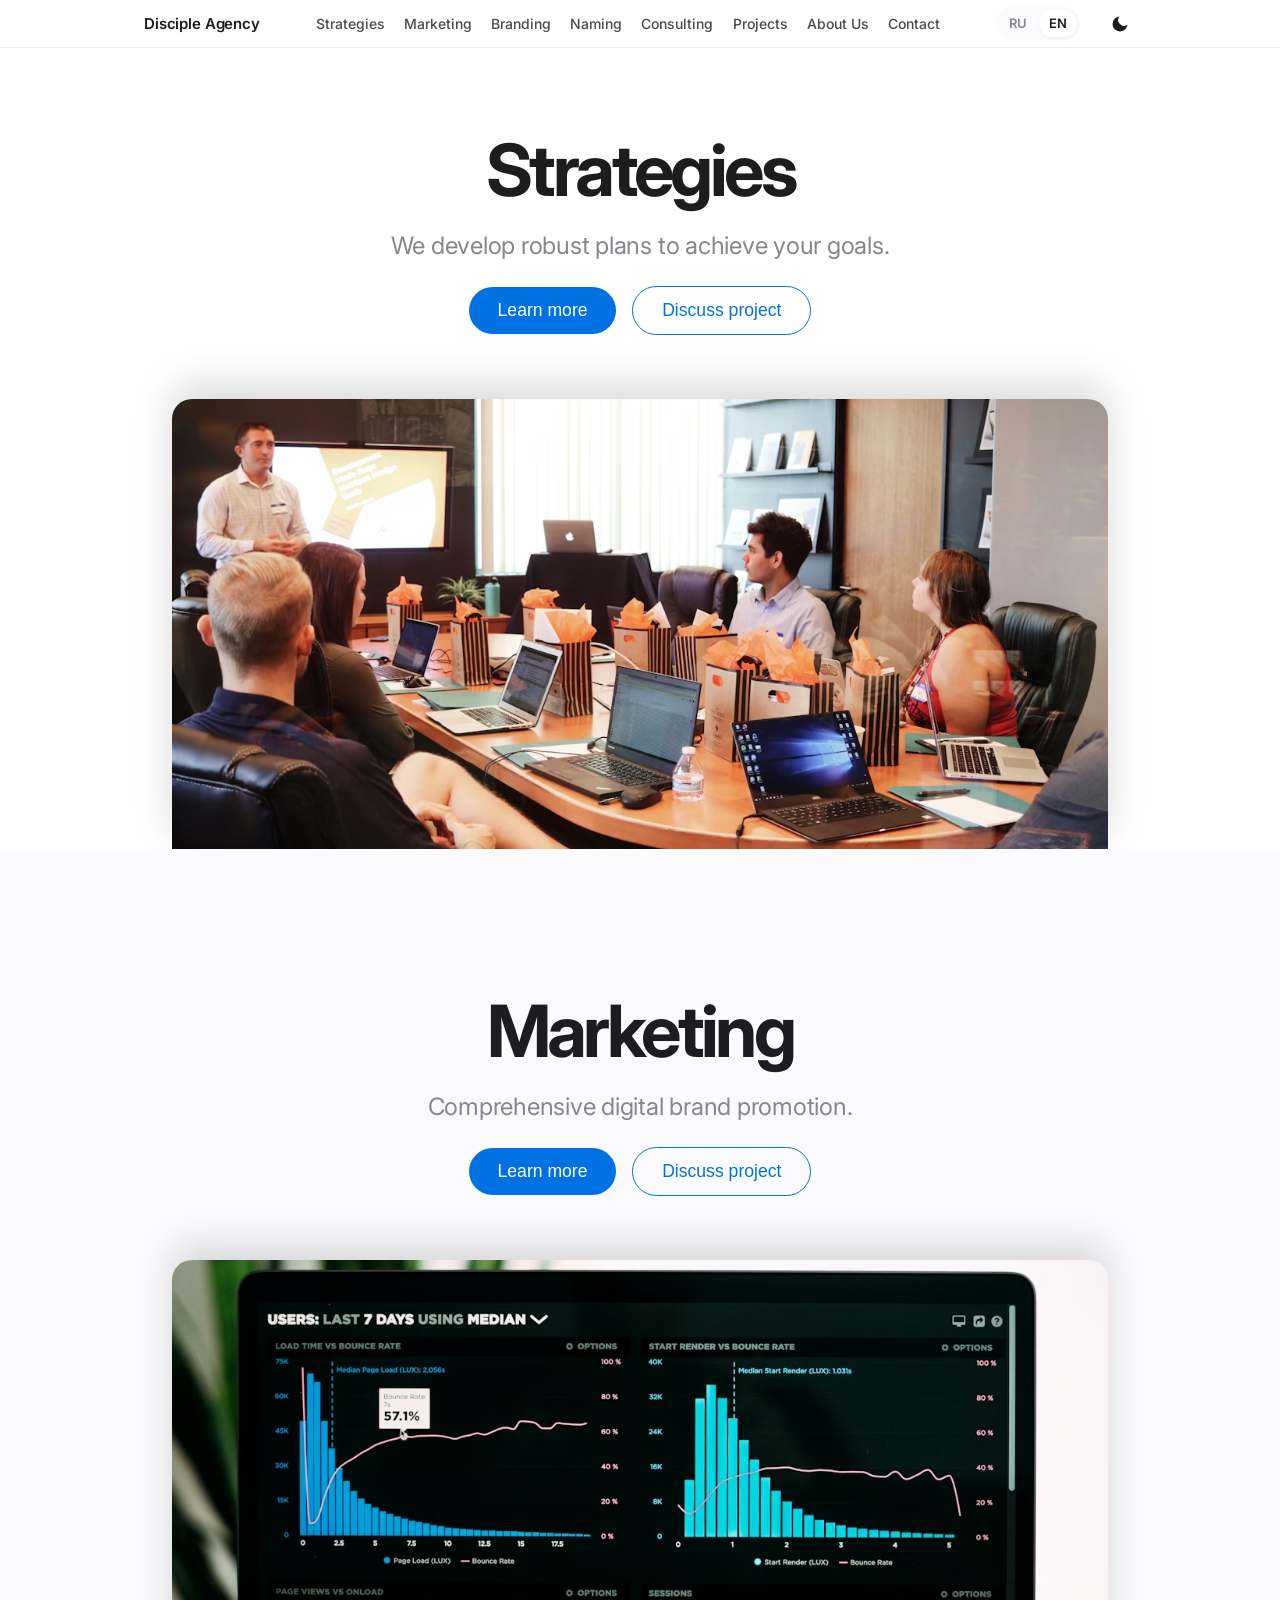
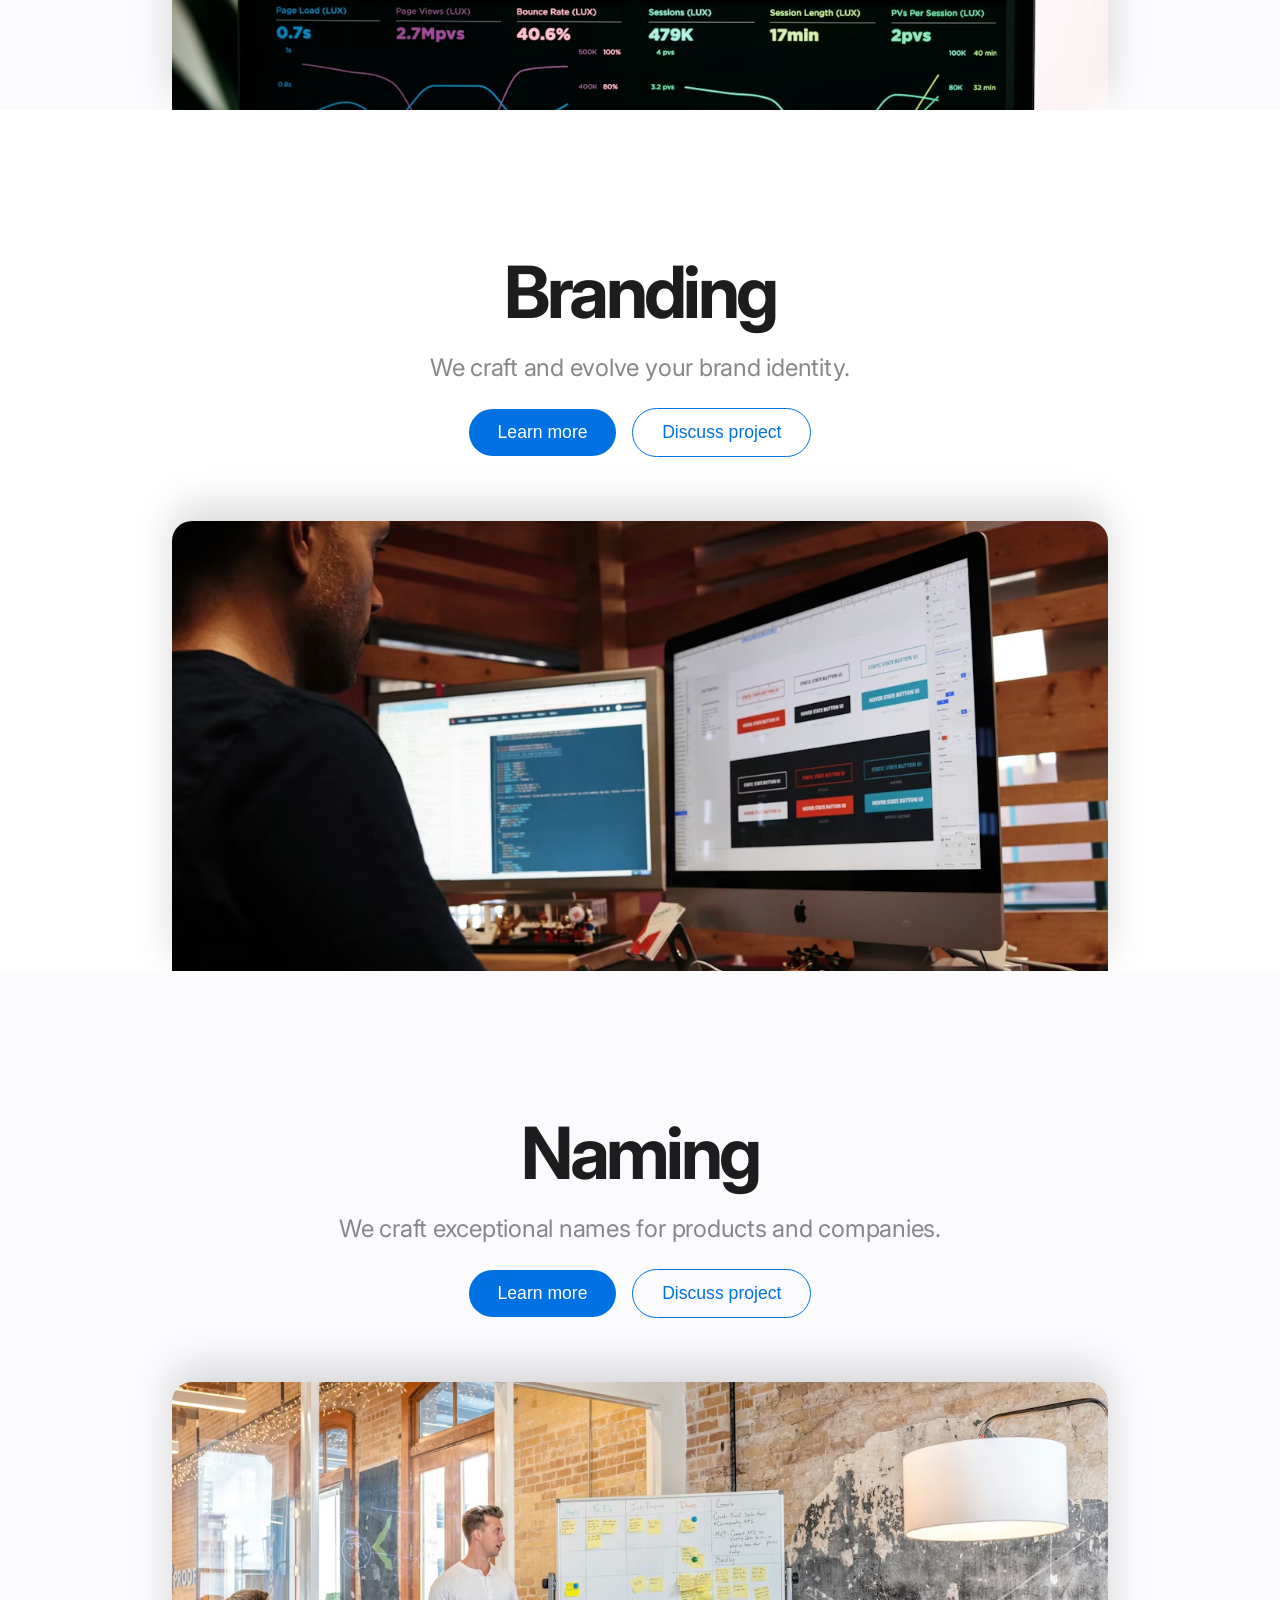
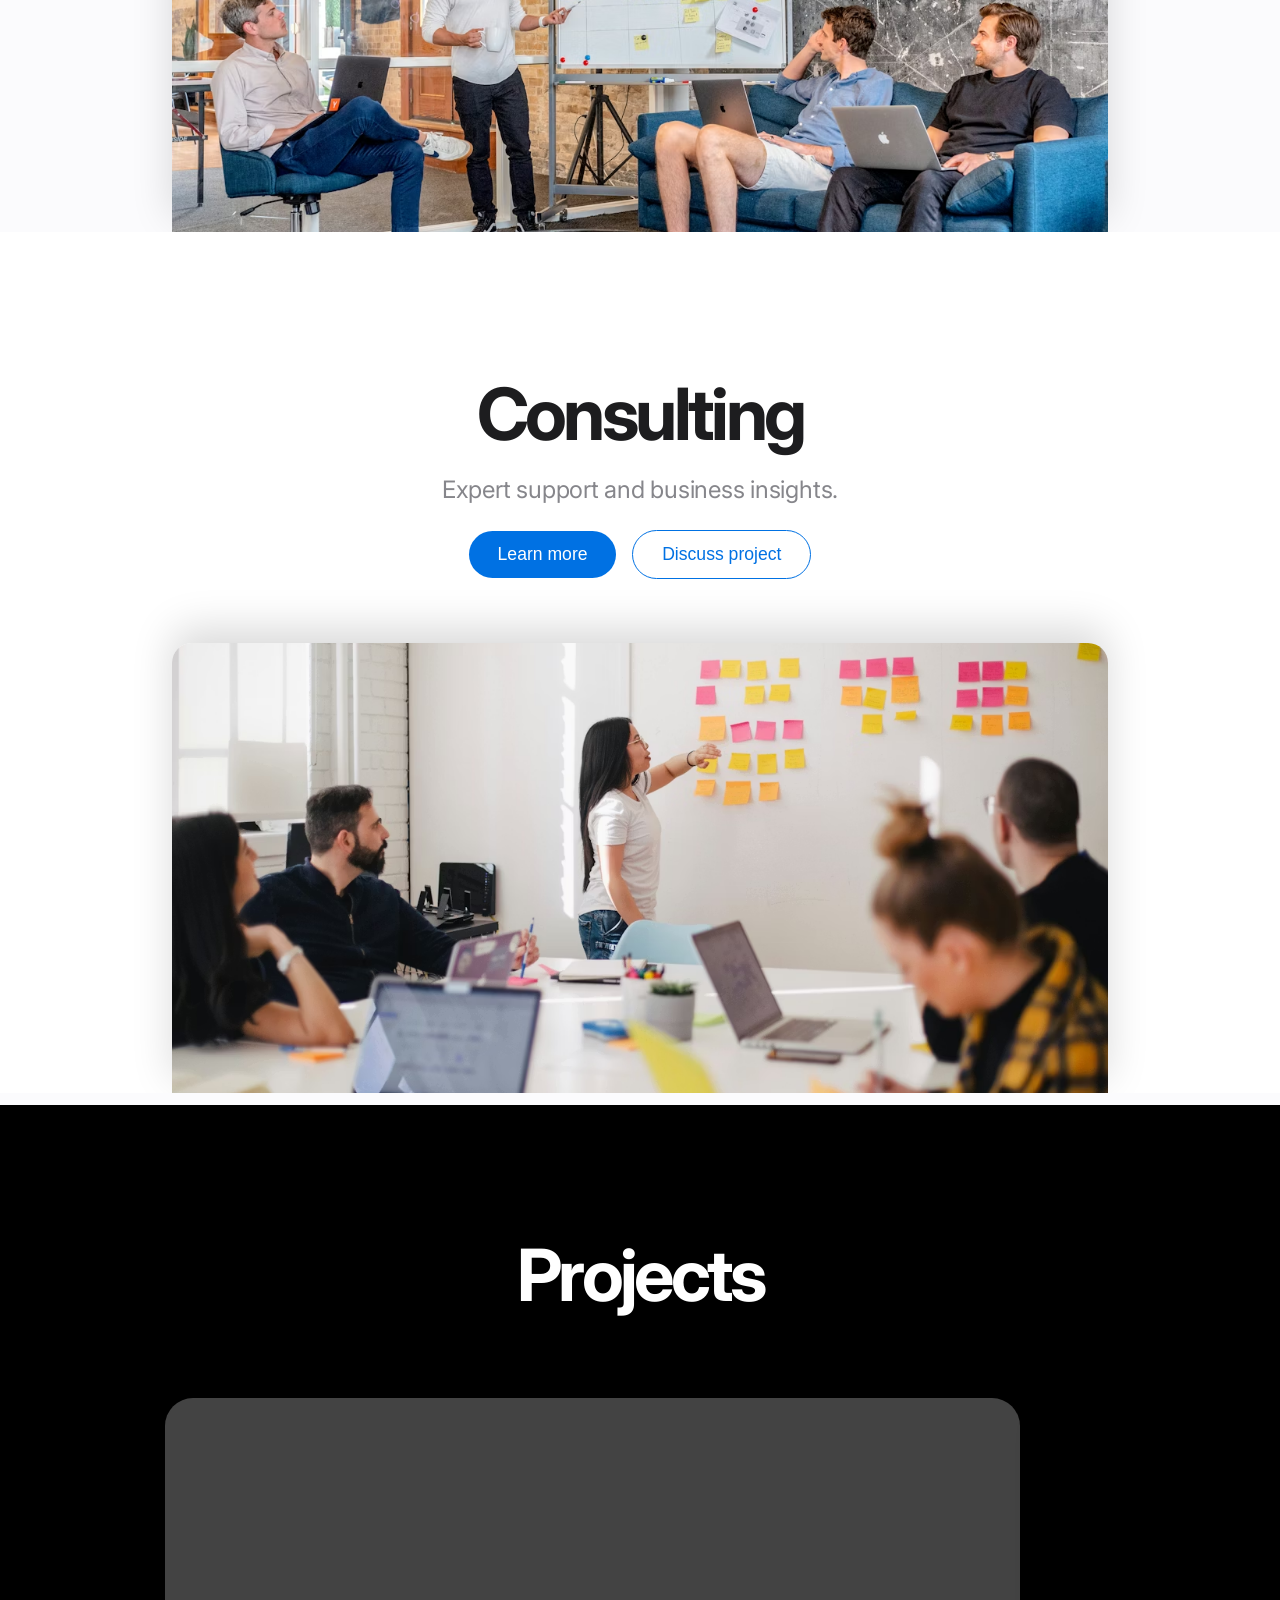
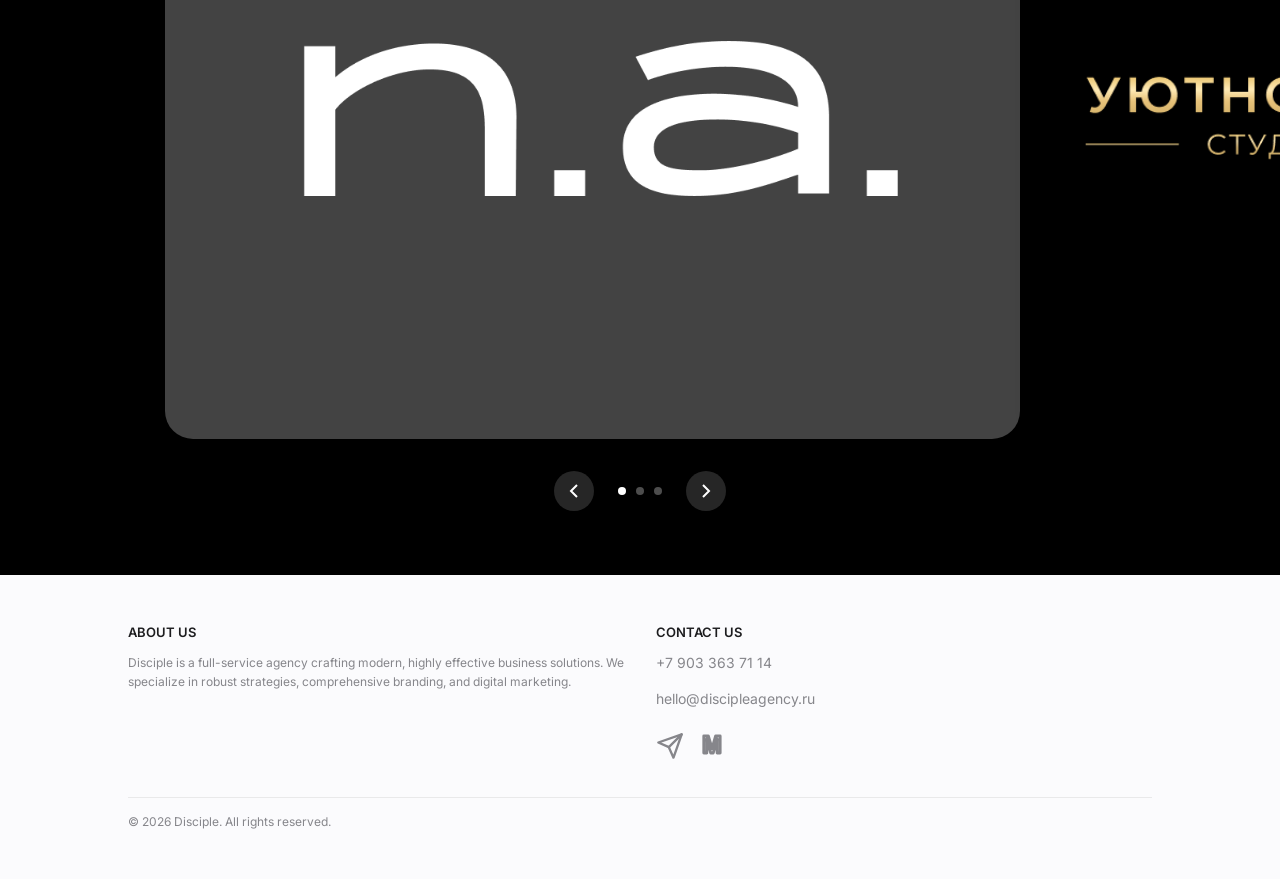
==== index-en.html @ 899c806e "Add files via upload" ====
<!DOCTYPE html>
<html lang="en">
<head>
    <meta charset="UTF-8">
    <meta name="viewport" content="width=device-width, initial-scale=1.0">
    <title>Disciple Agency</title>
    <link rel="stylesheet" href="styles.css">
    <link href="https://fonts.googleapis.com/css2?family=Inter:wght@400;500;600;700&display=swap" rel="stylesheet">
</head>
<body class="fade-in-page">
    <header class="navbar">
        <div class="navbar-container">
            <a href="#" class="logo">Disciple Agency</a>
            <nav class="nav-links">
                <a href="#strategies">Strategies</a>
                <a href="#marketing">Marketing</a>
                <a href="#branding">Branding</a>
                <a href="#naming">Naming</a>
                <a href="#consulting">Consulting</a>
                <a href="#projects">Projects</a>
                <a href="#" onclick="event.preventDefault(); openModal('about-modal')">About Us</a>
                <a href="#contact">Contact</a>
            </nav>
            <div class="header-controls">
                <div class="lang-switch">
                    <a href="index.html">RU</a>
                    <a href="index-en.html" class="active">EN</a>
                </div>
                <button class="theme-toggle" id="themeToggle" aria-label="Переключить тему">
                    <svg class="moon-icon" width="20" height="20" viewBox="0 0 24 24" fill="currentColor"><path d="M21 12.79A9 9 0 1 1 11.21 3 7 7 0 0 0 21 12.79z"></path></svg>
                    <svg class="sun-icon" width="20" height="20" viewBox="0 0 24 24" fill="none" stroke="currentColor" stroke-width="2"><circle cx="12" cy="12" r="5"></circle><line x1="12" y1="1" x2="12" y2="3"></line><line x1="12" y1="21" x2="12" y2="23"></line><line x1="4.22" y1="4.22" x2="5.64" y2="5.64"></line><line x1="18.36" y1="18.36" x2="19.78" y2="19.78"></line><line x1="1" y1="12" x2="3" y2="12"></line><line x1="21" y1="12" x2="23" y2="12"></line><line x1="4.22" y1="19.78" x2="5.64" y2="18.36"></line><line x1="18.36" y1="5.64" x2="19.78" y2="4.22"></line></svg>
                </button>
                <div class="menu-toggle">
                    <span></span><span></span><span></span>
                </div>
            </div>
        </div>
    </header>

    <main class="fade-in-content">
        <!-- СТРАТЕГИИ (Interactive) -->
        <section id="strategies" class="apple-section interactive-section" onclick="openModal('strategies-modal')">
            <div class="section-hero">
                <h2>Strategies</h2>
                <p>We develop robust plans to achieve your goals.</p>
                <div class="action-buttons">
                    <button class="btn btn-primary" onclick="event.stopPropagation(); openModal('strategies-modal')">Learn more</button>
                    <button class="btn btn-secondary" onclick="event.stopPropagation(); openContactForm('Стратегии')">Discuss project</button>
                </div>
            </div>
            <div class="section-cover">
                <img src="./public/images/pic1.png" alt="Стратегии">
            </div>
        </section>

        <!-- МАРКЕТИНГ (Interactive) -->
        <section id="marketing" class="apple-section interactive-section gray-bg" onclick="openModal('marketing-modal')">
            <div class="section-hero">
                <h2>Marketing</h2>
                <p>Comprehensive digital brand promotion.</p>
                <div class="action-buttons">
                    <button class="btn btn-primary" onclick="event.stopPropagation(); openModal('marketing-modal')">Learn more</button>
                    <button class="btn btn-secondary" onclick="event.stopPropagation(); openContactForm('Маркетинг')">Discuss project</button>
                </div>
            </div>
            <div class="section-cover">
                <img src="./public/images/pic2.png" alt="Маркетинг">
            </div>
        </section>

        <!-- БРЕНДИНГ (Static) -->
        <section id="branding" class="apple-section static-section">
            <div class="section-hero">
                <h2>Branding</h2>
                <p>We craft and evolve your brand identity.</p>
                <div class="action-buttons">
                    <button class="btn btn-primary" onclick="event.stopPropagation(); openModal('branding-modal')">Learn more</button>
                    <button class="btn btn-secondary" onclick="event.stopPropagation(); openContactForm('Брендинг')">Discuss project</button>
                </div>
            </div>
            <div class="section-cover">
                <img src="./public/images/pic3.png" alt="Брендинг">
            </div>
        </section>

        <!-- НЕЙМИНГ (Static) -->
        <section id="naming" class="apple-section static-section gray-bg">
            <div class="section-hero">
                <h2>Naming</h2>
                <p>We craft exceptional names for products and companies.</p>
                <div class="action-buttons">
                    <button class="btn btn-primary" onclick="event.stopPropagation(); openModal('naming-modal')">Learn more</button>
                    <button class="btn btn-secondary" onclick="event.stopPropagation(); openContactForm('Нейминг')">Discuss project</button>
                </div>
            </div>
            <div class="section-cover">
                <img src="./public/images/pic4.png" alt="Нейминг">
            </div>
        </section>

        <!-- КОНСАЛТИНГ (Static) -->
        <section id="consulting" class="apple-section static-section">
            <div class="section-hero">
                <h2>Consulting</h2>
                <p>Expert support and business insights.</p>
                <div class="action-buttons">
                    <button class="btn btn-primary" onclick="event.stopPropagation(); openModal('consulting-modal')">Learn more</button>
                    <button class="btn btn-secondary" onclick="event.stopPropagation(); openContactForm('Консалтинг')">Discuss project</button>
                </div>
            </div>
            <div class="section-cover">
                <img src="./public/images/pic5.png" alt="Консалтинг">
            </div>
        </section>

        <!-- ПРОЕКТЫ (Carousel) Inverted Black Block -->
        <section id="projects" class="apple-section carousel-section bg-black">
             <div class="section-hero compact">
                <h2>Projects</h2>
             </div>
             <div class="carousel-container">
                 <div class="carousel-track" id="projects-carousel">
                     <div class="carousel-slide interactive-slide" onclick="openModal('project1-modal')">
                         <img src="./public/images/логонатан.png" alt="Nathan Anderson" class="carousel-img">
                     </div>
                     <div class="carousel-slide interactive-slide" onclick="openModal('project3-modal')">
                         <img src="./public/images/логоуютное.jpg" alt="УЮТНОЕ ПРОСТРАНСТВО" class="carousel-img">
                     </div>
                     <div class="carousel-slide interactive-slide" onclick="openModal('project2-modal')">
                         <img src="./public/images/логоколяокна.png" alt="КОЛЯ ОКНА" class="carousel-img">
                     </div>
                 </div>
                 
                 <div class="carousel-controls">
                     <button class="carousel-btn prev" aria-label="Previous">
                         <svg width="24" height="24" viewBox="0 0 24 24" fill="none" stroke="currentColor" stroke-width="2"><path d="M15 18l-6-6 6-6"/></svg>
                     </button>
                     <div class="carousel-dots">
                        <span class="dot active"></span>
                        <span class="dot"></span>
                        <span class="dot"></span>
                     </div>
                     <button class="carousel-btn next" aria-label="Next">
                        <svg width="24" height="24" viewBox="0 0 24 24" fill="none" stroke="currentColor" stroke-width="2"><path d="M9 18l6-6-6-6"/></svg>
                     </button>
                 </div>
             </div>
        </section>
    </main>

    <!-- FOOTER -->
    <footer class="apple-footer">
        <div class="footer-content">
            <div id="about" class="footer-col">
                <h4 data-i18n="footer.about_title">ABOUT US</h4>
                <p data-i18n="footer.about_text">Disciple is a full-service agency crafting modern, highly effective business solutions. We specialize in robust strategies, comprehensive branding, and digital marketing.</p>
            </div>
            <div id="social" class="footer-col" style="text-align: left;">
                <h4 data-i18n="footer.contact_title">CONTACT US</h4>
                <div class="social-links" style="justify-content: flex-start; align-items: flex-start; display: flex; flex-direction: column; gap: 1rem;">
                    <a href="tel:+79033637114" class="phone-link">+7 903 363 71 14</a>
                    <a href="mailto:hello@discipleagency.ru">hello@discipleagency.ru</a>
                    <div style="display: flex; gap: 1rem; align-items: center; margin-top: 0.5rem;" class="footer-icons">
                        <a href="https://t.me/natan_anderson" target="_blank" aria-label="Telegram" class="social-icon">
                            <svg width="28" height="28" viewBox="0 0 24 24" fill="none" stroke="currentColor" stroke-width="2" stroke-linecap="round" stroke-linejoin="round"><line x1="22" y1="2" x2="11" y2="13"></line><polygon points="22 2 15 22 11 13 2 9 22 2"></polygon></svg>
                        </a>
                        <a href="https://max.ru/u/f9LHodD0cOK2ohU6UWMUIdOQGYH06No6xibVzCJrrPnC4aJIppUf8dnTX9w" target="_blank" aria-label="MAKS" class="social-icon">
                            <svg width="28" height="28" viewBox="0 0 24 24" fill="none" stroke="currentColor" stroke-width="2.5" stroke-linecap="round" stroke-linejoin="round" style="letter-spacing:-3px; font-weight:900;"><text x="2" y="18" font-family="Arial" font-size="20" font-weight="900">M</text></svg>
                        </a>
                    </div>
                </div>
            </div>
        </div>
        <div class="footer-bottom">
            <p data-i18n="footer.copyright">&copy; 2026 Disciple. All rights reserved.</p>
        </div>
    </footer>

    <!-- НОВЫЕ СТРАНИЦЫ (Модальные окна) -->
    
    <!-- Модалка Стратегии -->
    <div id="strategies-modal" class="fullscreen-modal">
        <button class="modal-close" onclick="closeModal('strategies-modal')">
            <svg width="20" height="20" viewBox="0 0 24 24" fill="none" stroke="currentColor" stroke-width="2.5"><path d="M15 18l-6-6 6-6"/></svg>
            Назад
        </button>
        <div class="modal-content">
            <h2 class="modal-title">Strategies</h2>
            <div class="grid-3">
                <div class="product-col">
                    <img src="./public/images/pic1.1.png" alt="Корпоративная стратегия" class="prod-img">
                    <div class="service-text-wrapper">
                        <h3>CORPORATE STRATEGY</h3>
                        <p class="service-text">Corporate strategies act as a compass for the growth of an empire: they determine where the company as a whole is heading, uniting all departments into a single, powerful trajectory. We focus on market diversification, mergers, and global leadership so that your business doesn't just survive, but dominates.</p>
                        <p class="service-text">With our expertise, you will receive a scaling roadmap where every step strengthens your brand and equity.</p>
                    </div>
                </div>
                <div class="product-col">
                    <img src="./public/images/pic1.2.png" alt="Бизнес стратегия" class="prod-img">
                    <div class="service-text-wrapper">
                        <h3>BUSINESS STRATEGY</h3>
                        <p class="service-text">Business strategies are the heart of competitive advantage: they turn market challenges into breakthroughs. We develop tactics for specific areas — from product differentiation to cost leadership, ensuring sustainable growth and customer loyalty. Your business will become an agile machine, ready for new trends.</p>
                    </div>
                </div>
                <div class="product-col">
                    <img src="./public/images/pic1.3.png" alt="Функциональная стратегия" class="prod-img">
                    <div class="service-text-wrapper">
                        <h3>FUNCTIONAL STRATEGY</h3>
                        <p class="service-text">Functional strategies are targeted strikes for efficiency: marketing, finance, HR, and production working as a cohesive mechanism. We optimize each block towards a common goal — from sales KPIs to supply chain innovations, minimizing risks and maximizing ROI.</p>
                        <p class="service-text">The Result: a company where everyone is in their place, and strategy is one step ahead.</p>
                    </div>
                </div>
            </div>
        </div>
    </div>

    <!-- Модалка Маркетинг -->
    <div id="marketing-modal" class="fullscreen-modal gray-bg">
        <button class="modal-close btn-modal-back" onclick="closeModal('marketing-modal')">
            <svg width="20" height="20" viewBox="0 0 24 24" fill="none" stroke="currentColor" stroke-width="2.5"><path d="M15 18l-6-6 6-6"/></svg>
            Назад
        </button>
        <div class="modal-content">
            <h2 class="modal-title">Marketing</h2>
            <div class="grid-3">
                <div class="product-col">
                    <img src="./public/images/pic2.2.png" alt="Диджитал Маркетинг" class="prod-img">
                    <div class="service-text-wrapper">
                        <h3>DIGITAL MARKETING</h3>
                        <p class="service-text">Our team doesn't just promote your brand online, but creates unique web solutions for you: from user-friendly e-commerce stores, to high-converting landing pages that hook clients at first glance, to corporate websites that reflect the individuality of your business.</p>
                    </div>
                </div>
                <div class="product-col">
                    <img src="./public/images/pic2.3.png" alt="SEO" class="prod-img">
                    <div class="service-text-wrapper">
                        <h3>SEO</h3>
                        <p class="service-text">We help your websites climb to the top of search engines, handling everything from keyword research to creative content strategies and seamless technical optimization.</p>
                    </div>
                </div>
                <div class="product-col">
                    <img src="./public/images/pic2.4.png" alt="SMM" class="prod-img">
                    <div class="service-text-wrapper">
                        <h3>SMM</h3>
                        <p class="service-text">We build an SMM presence for your brand across key platforms, from VK to Telegram. We manage the full cycle: from scratch to daily audience growth and conversions.</p>
                        <p class="service-text"><b>VK Page Development</b> unique design, content plan, posting automation, and community engagement.</p>
                        <p class="service-text"><b>Telegram Channel Management</b> tailored content for your target audience, newsletters, polls, and bot integrations.</p>
                        <p class="service-text"><b>Chatbot Creation</b> smart chatbots for Telegram and VK, 24/7 support, and automated lead generation.</p>
                        <p class="service-text"><b>Dzen Management</b> native SEO content, boosting views, and driving steady traffic to your website.</p>
                    </div>
                </div>
            </div>
        </div>
    </div>

    <!-- Модалка О НАС -->
    <div id="about-modal" class="fullscreen-modal gray-bg">
        <button class="modal-close btn-modal-back" onclick="closeModal('about-modal')">
            <svg width="20" height="20" viewBox="0 0 24 24" fill="none" stroke="currentColor" stroke-width="2.5"><path d="M15 18l-6-6 6-6"/></svg>
            Назад
        </button>
        <div class="modal-content">
            <h2 class="modal-title">About Us</h2>
            <div class="split-content max-w-1000 mx-auto grid-2">
                <div class="text-block">
                    <p class="desc-text text-left" style="font-size: 1.35rem; line-height: 1.7;">Disciple is a branding and marketing agency crafting modern, highly effective business solutions. We specialize in strategies, branding, and comprehensive marketing, ensuring your brand's total market dominance.</p>
                </div>
                <div class="image-block achiev-card">
                    <img src="./public/images/svid.png" alt="Свидетельство" class="achiev-img br-20">
                </div>
            </div>
        </div>
    </div>

    <!-- Модалка Брендинг -->
    <div id="branding-modal" class="fullscreen-modal">
        <button class="modal-close btn-modal-back" onclick="closeModal('branding-modal')">
            <svg width="20" height="20" viewBox="0 0 24 24" fill="none" stroke="currentColor" stroke-width="2.5"><path d="M15 18l-6-6 6-6"/></svg>
            Назад
        </button>
        <div class="modal-content">
            <h2 class="modal-title">Branding</h2>
            <div class="split-content max-w-1000 mx-auto grid-2">
                <div class="text-block">
                    <p class="desc-text text-left" style="font-size: 1.35rem; line-height: 1.7;">A strong brand is about emotions and trust that turn viewers into loyal clients.<br><br>We take your idea and forge it into a recognizable brand: analyzing your audience, crafting a unique visual style, and establishing solid positioning.</p>
                </div>
                <div class="image-block achiev-card">
                    <img src="./public/images/pic3.png" alt="Брендинг" class="achiev-img br-20" style="object-fit: cover; max-height: 400px; width: 100%;">
                </div>
            </div>
        </div>
    </div>

    <!-- Модалка Нейминг -->
    <div id="naming-modal" class="fullscreen-modal gray-bg">
        <button class="modal-close btn-modal-back" onclick="closeModal('naming-modal')">
            <svg width="20" height="20" viewBox="0 0 24 24" fill="none" stroke="currentColor" stroke-width="2.5"><path d="M15 18l-6-6 6-6"/></svg>
            Назад
        </button>
        <div class="modal-content">
            <h2 class="modal-title">Naming</h2>
            <div class="split-content max-w-1000 mx-auto grid-2">
                <div class="text-block">
                    <p class="desc-text text-left" style="font-size: 1.35rem; line-height: 1.7;">We craft names like fine jewelry: through deep analysis, creativity, and hypothesis testing, a name is born that will flawlessly serve your business for decades.</p>
                </div>
                <div class="image-block achiev-card">
                    <img src="./public/images/pic4.png" alt="Нейминг" class="achiev-img br-20" style="object-fit: cover; max-height: 400px; width: 100%;">
                </div>
            </div>
        </div>
    </div>

    <!-- Модалка Консалтинг -->
    <div id="consulting-modal" class="fullscreen-modal">
        <button class="modal-close btn-modal-back" onclick="closeModal('consulting-modal')">
            <svg width="20" height="20" viewBox="0 0 24 24" fill="none" stroke="currentColor" stroke-width="2.5"><path d="M15 18l-6-6 6-6"/></svg>
            Назад
        </button>
        <div class="modal-content">
            <h2 class="modal-title">Consulting</h2>
            <div class="split-content max-w-1000 mx-auto grid-2">
                <div class="text-block">
                    <p class="desc-text text-left" style="font-size: 1.35rem; line-height: 1.7;">We provide expert marketing consultations, breaking down your situation in real-time over 60 minutes.<br><br>The Result: 3-5 specific tactical steps for immediate growth and a detailed checklist for the upcoming month.</p>
                </div>
                <div class="image-block achiev-card">
                    <img src="./public/images/pic5.png" alt="Консалтинг" class="achiev-img br-20" style="object-fit: cover; max-height: 400px; width: 100%;">
                </div>
            </div>
        </div>
    </div>

    <!-- Модалки Проектов -->
    <div id="project1-modal" class="fullscreen-modal">
        <button class="modal-close" onclick="closeModal('project1-modal')">
            <svg width="20" height="20" viewBox="0 0 24 24" fill="none" stroke="currentColor" stroke-width="2.5"><path d="M15 18l-6-6 6-6"/></svg>
            Проекты
        </button>
        <div class="modal-content">
            <h2 class="modal-title">Nathan Anderson</h2>
            <div class="project-details">
                <img src="./public/images/логонатан.png" alt="Nathan Anderson" class="project-hero-img">
                <div class="case-study-body">
                   <p class="sub-desc">Premium women's sportswear online store</p>
                   <h3>Background Story</h3>
                   <p>We were tasked with building a women's sportswear brand from scratch that embodied elegance, aesthetics, and premium quality. We developed the brand concept, designed the clothing itself, curated the color palette, and launched a full custom online store integrated with social media.</p>
                   
                   <div class="grid-2">
                       <img src="./public/images/na1.png" alt="Дизайн N.A. 1" class="project-img vertical-img">
                       <img src="./public/images/na2.jpg" alt="Дизайн N.A. 2" class="project-img vertical-img">
                       <img src="./public/images/na3.png" alt="Дизайн N.A. 3" class="project-img vertical-img">
                       <img src="./public/images/na4.png" alt="Дизайн N.A. 4" class="project-img vertical-img">
                   </div>
                   
                   <h3>What We Did</h3>
                   <p><strong>Naming:</strong> Developed a sleek and resonant brand name—"Nathan Anderson", alongside signature model names for each clothing line.</p>
                   <p><strong>Branding & Socials:</strong> Established unique positioning—"Quiet Luxury Clothing." Completely designed the visual identity and VK community.</p>
                   <p><strong>Strategy & Consulting:</strong> Structured the product matrix (from basics to premium tracksuits).</p>
                   <p><strong>Marketing:</strong> Built an e-commerce platform with elegant UI/UX, fast-ordering, promo codes, and automated social integrations.</p>
                   
                   <h3>The Results</h3>
                   <p>The brand successfully operates and ships collections nationwide. A highly recognizable trademark was established, backed by a loyal audience.</p>

                   <div style="margin-top: 3rem; text-align: left;">
                       <a href="https://nathananderson.ru/" target="_blank" class="btn btn-primary" style="display: inline-block;">Visit Website</a>
                   </div>
                </div>
            </div>
        </div>
    </div>

    <div id="project2-modal" class="fullscreen-modal gray-bg">
        <button class="modal-close" onclick="closeModal('project2-modal')">
            <svg width="20" height="20" viewBox="0 0 24 24" fill="none" stroke="currentColor" stroke-width="2.5"><path d="M15 18l-6-6 6-6"/></svg>
            Проекты
        </button>
        <div class="modal-content">
            <h2 class="modal-title">KOLYA OKNA</h2>
            <div class="project-details">
                <img src="./public/images/логоколяокна.png" alt="КОЛЯ ОКНА" class="project-hero-img">
                <div class="case-study-body">
                   <p class="sub-desc">Installation of windows, interior, and metal doors</p>
                   <h3>Background Story</h3>
                   <p>The construction niche is highly saturated. The client needed a clear, relatable business identity. We coined the name "Koly Fenster" (Kolya Windows). We handled everything: from naming to catalog design, lead generation, and social media branding.</p>
                   
                   <div class="grid-2">
                       <img src="./public/images/kol1.png" alt="Коля Окна Работы 1" class="project-img">
                       <img src="./public/images/kol2.png" alt="Коля Окна Работы 2" class="project-img">
                       <img src="./public/images/kol3.jpg" alt="Коля Окна Работы 3" class="project-img">
                       <img src="./public/images/kol4.png" alt="Коля Окна Работы 4" class="project-img">
                   </div>
                   
                   <h3>What We Did</h3>
                   <p><strong>Naming:</strong> Invented a friendly, memorable name "Kolya Okna" that shortens the distance to the customer.</p>
                   <p><strong>Branding & SMM:</strong> Packaged a visual identity for technically complex products. Designed the VK page, turning it into an intuitive project showcase.</p>
                   <p><strong>Strategy:</strong> Segmented services and formulated a tiered pricing matrix to capture different audiences.</p>
                   <p><strong>Marketing:</strong> Implemented powerful lead-gen tools—emphasizing "free measurement" and rapid consulting.</p>
                   
                   <h3>The Results</h3>
                   <p>The business achieved a 'human' face and a steady stream of installation requests via the combined power of the Website + VK community.</p>

                   <div style="margin-top: 3rem; text-align: left;">
                       <a href="https://kolyaokna.ru/" target="_blank" class="btn btn-primary" style="display: inline-block;">Visit Website</a>
                   </div>
                </div>
            </div>
        </div>
    </div>

    <div id="project3-modal" class="fullscreen-modal">
        <button class="modal-close" onclick="closeModal('project3-modal')">
            <svg width="20" height="20" viewBox="0 0 24 24" fill="none" stroke="currentColor" stroke-width="2.5"><path d="M15 18l-6-6 6-6"/></svg>
            Проекты
        </button>
        <div class="modal-content">
            <h2 class="modal-title">COZY SPACE</h2>
            <div class="project-details">
                <img src="./public/images/логоуютное.jpg" alt="УЮТНОЕ ПРОСТРАНСТВО" class="project-hero-img">
                <div class="case-study-body">
                   <p class="sub-desc">Interior design and renovation studio operating in Moscow and the Moscow Region</p>
                   <h3>Background Story</h3>
                   <p>Our objective was to dismantle the stereotype of renovation being a constant stress. We packaged the studio so clients instantly recognize reliability: a place where you can confidently hand over the keys and go on vacation.</p>
                   
                   <div class="grid-2">
                       <img src="./public/images/ui1.png" alt="Интерьер 1" class="project-img">
                       <img src="./public/images/ui2.png" alt="Интерьер 2" class="project-img">
                       <img src="./public/images/ui3.png" alt="Интерьер 3" class="project-img">
                       <img src="./public/images/ui4.jpg" alt="Интерьер 4" class="project-img">
                   </div>
                   
                   <h3>What We Did</h3>
                   <p><strong>Naming & Branding:</strong> The name "Cozy Space" and the positioning: "Turning apartments into true oases." We developed a unified design code for all platforms.</p>
                   <p><strong>Strategy:</strong> Introduced killer guarantees into the business model: strict deadlines, a 3-year warranty, and transparent billing.</p>
                   <p><strong>Marketing:</strong> Created a highly-effective objection-relieving service—free 24/7 video camera broadcasts directly from the renovation site.</p>
                   <p><strong>Copywriting:</strong> Wrote a robust FAQ block and highly-engaging living case studies for the site and socials.</p>
                   
                   <h3>The Results</h3>
                   <p>The studio is positioned as a trusted expert (150+ projects). The packaging created a waitlist of clients booked 4 to 6 weeks in advance.</p>

                   <div style="margin-top: 3rem; text-align: left;">
                       <a href="https://upinterior.ru/" target="_blank" class="btn btn-primary" style="display: inline-block;">Visit Website</a>
                   </div>
                </div>
            </div>
        </div>
    </div>

    <!-- Форма Обратной Связи -->
    <div id="contact-form-modal" class="fullscreen-modal gray-bg">
        <button class="modal-close" onclick="closeModal('contact-form-modal')">
            <svg width="20" height="20" viewBox="0 0 24 24" fill="none" stroke="currentColor" stroke-width="2.5"><path d="M15 18l-6-6 6-6"/></svg>
            Отмена
        </button>
        <div class="modal-content form-content">
            <h2 class="modal-title">Discuss project</h2>
            <p id="form-service-subtitle" class="form-subtitle">Service inquiry: <span>General</span></p>
            
            <!-- FormSubmit endpoint with target email -->
            <form class="apple-form" action="https://formsubmit.co/natananderson@yandex.ru" method="POST" enctype="multipart/form-data">
                <!-- Anti-spam honeypot -->
                <input type="text" name="_honey" style="display:none">
                <!-- Subject for email -->
                <input type="hidden" name="_subject" value="Новая заявка с сайта Disciple!">
                <!-- Target URL after submission -->
                <input type="hidden" name="_next" value="https://example.com/thanks.html">
                <!-- Disable Captcha optionally -->
                <input type="hidden" name="_captcha" value="false">
                
                <!-- Auto-selected Service -->
                <input type="hidden" name="Услуга" id="hidden-service-input" value="General">
                
                <div class="form-group">
                    <input type="text" id="name" name="Name" required placeholder="Your Name">
                </div>
                <div class="form-group">
                    <input type="tel" id="phone" name="Phone" required placeholder="+7 (999) 000-00-00">
                </div>
                <div class="form-group">
                    <input type="email" id="email" name="Email" required placeholder="example@mail.ru">
                </div>
                <div class="form-group">
                    <label for="attachment" class="file-btn">
                        <svg width="20" height="20" viewBox="0 0 24 24" fill="none" stroke="currentColor" stroke-width="2"><path d="M21.44 11.05l-9.19 9.19a6 6 0 0 1-8.49-8.49l9.19-9.19a4 4 0 0 1 5.66 5.66l-9.2 9.19a2 2 0 0 1-2.83-2.83l8.49-8.48"/></svg>
                        <span id="file-name">Attach project file...</span>
                    </label>
                    <input type="file" id="attachment" name="attachment" accept=".pdf,.doc,.docx,.png,.jpg" style="display:none;" onchange="document.getElementById('file-name').textContent = this.files[0]?.name || 'Attach project file...'">
                </div>
                
                <div class="form-group checkbox-group">
                    <label class="custom-checkbox">
                        <input type="checkbox" name="Согласие_с_политикой" value="Да" required>
                        <span class="checkmark">
                            <svg viewBox="0 0 24 24" fill="none" stroke="currentColor" stroke-width="3"><path d="M20 6L9 17l-5-5"/></svg>
                        </span>
                        <span class="checkbox-text">
                            I agree with the 
                            <a href="./public/docs/согласие_на_обработку_андерсон_текстиль_.docx" target="_blank" download>Privacy Policy</a>.
                        </span>
                    </label>
                </div>
                
                <button type="submit" class="btn btn-primary submit-btn">Discuss project</button>
            </form>
        </div>
    </div>

    <script src="script.js"></script>
</body>
</html>
---- styles.css ----
:root {
    --bg-white: #ffffff;
    --bg-gray: #fbfbfd;
    --text-black: #1d1d1f;
    --text-gray: #86868b;
    --header-bg: rgba(255, 255, 255, 0.72);
    --transition: all 0.4s cubic-bezier(0.25, 0.8, 0.25, 1);
}

[data-theme="dark"] {
    --bg-white: #000000;
    --bg-gray: #111111;
    --text-black: #f5f5f7;
    --text-gray: #a1a1a6;
    --header-bg: rgba(0, 0, 0, 0.72);
}

[data-theme="dark"] .apple-section {
    border-bottom: 12px solid #000;
}
[data-theme="dark"] .apple-section.gray-bg {
    background-color: #000 !important;
    border-bottom: 12px solid #000;
}

[data-theme="dark"] .fullscreen-modal.gray-bg {
    background: #000 !important;
}

[data-theme="dark"] .modal-close {
    background: rgba(0,0,0,0.8) !important;
    color: #2997ff !important;
}
[data-theme="dark"] .modal-close:hover {
    background: rgba(40,40,40,0.8) !important;
    color: #4eb5ff !important;
}
[data-theme="dark"] .fullscreen-modal.gray-bg .modal-close {
    background: rgba(17,17,17,0.8) !important;
}

[data-theme="dark"] .lang-switch {
    background: rgba(255,255,255,0.15);
}
[data-theme="dark"] .lang-switch a.active {
    background: rgba(255,255,255,0.9);
}

[data-theme="dark"] .apple-section.bg-black {
    background-color: #1c1c1e !important;
}

[data-theme="dark"] .carousel-btn {
    background: rgba(255,255,255,0.1) !important;
    color: #fff !important;
}
[data-theme="dark"] .carousel-btn:hover {
    background: rgba(255,255,255,0.2) !important;
}

/* Replaced old learn-more dark mode with new button architecture handled below */

* {
    margin: 0;
    padding: 0;
    box-sizing: border-box;
    -webkit-font-smoothing: antialiased;
    -moz-osx-font-smoothing: grayscale;
}

html {
    scroll-behavior: smooth;
    font-family: 'Inter', -apple-system, BlinkMacSystemFont, "Segoe UI", Roboto, Helvetica, Arial, sans-serif;
}

body {
    background-color: var(--bg-white);
    color: var(--text-black);
    line-height: 1.4;
    transition: background-color 0.3s, color 0.3s;
}

.fade-in-content {
    animation: fadeInContent 1.2s cubic-bezier(0.22, 1, 0.36, 1) forwards;
}

@keyframes fadeInContent {
    0% { opacity: 0; transform: translateY(20px); }
    100% { opacity: 1; transform: translateY(0); }
}

.lang-switch {
    display: inline-flex;
    background: var(--bg-gray);
    border-radius: 20px;
    padding: 3px;
    gap: 2px;
}
.lang-switch a {
    text-decoration: none;
    font-size: 13px;
    font-weight: 600;
    padding: 4px 10px;
    border-radius: 16px;
    color: var(--text-gray);
    transition: all 0.3s ease;
}
.lang-switch a.active {
    background: var(--bg-white);
    color: var(--text-black);
    box-shadow: 0 2px 5px rgba(0,0,0,0.05);
}

/* Header */
.navbar {
    position: fixed;
    top: 0;
    left: 0;
    width: 100%;
    height: 48px;
    z-index: 1000;
    background: var(--header-bg);
    backdrop-filter: saturate(180%) blur(20px);
    -webkit-backdrop-filter: saturate(180%) blur(20px);
    border-bottom: 1px solid rgba(125, 125, 125, 0.15);
}

.navbar-container {
    max-width: 1024px;
    margin: 0 auto;
    height: 100%;
    display: flex;
    justify-content: space-between;
    align-items: center;
    padding: 0 1rem;
}

.logo {
    color: var(--text-black);
    text-decoration: none;
    font-size: 15px;
    font-weight: 600;
    letter-spacing: -0.01em;
}

.nav-links {
    display: flex;
    gap: 1.2rem;
}

.nav-links a {
    color: var(--text-black);
    text-decoration: none;
    font-size: 14px;
    font-weight: 500;
    opacity: 0.8;
    transition: opacity 0.3s;
    white-space: nowrap;
}

.nav-links a:hover {
    opacity: 1;
}

/* Header Controls Wrapper */
.header-controls {
    display: flex;
    align-items: center;
    gap: 1.5rem;
}

/* Theme Toggle Button */
.theme-toggle {
    background: none;
    border: none;
    cursor: pointer;
    color: var(--text-black);
    display: flex;
    align-items: center;
    justify-content: center;
    width: 32px;
    height: 32px;
    border-radius: 50%;
    transition: background 0.3s;
}
.theme-toggle:hover {
    background: rgba(125,125,125,0.15);
}

.theme-toggle .sun-icon { display: none; }
.theme-toggle .moon-icon { display: block; }

[data-theme="dark"] .theme-toggle .sun-icon { display: block; }
[data-theme="dark"] .theme-toggle .moon-icon { display: none; }


.menu-toggle {
    display: none;
    flex-direction: column;
    gap: 5px;
    cursor: pointer;
    z-index: 1001;
}

.menu-toggle span {
    width: 20px;
    height: 2px;
    background-color: var(--text-black);
    transition: transform 0.3s, opacity 0.3s;
    transform-origin: center;
}

/* Apple Block Sections */
.apple-section {
    position: relative;
    width: 100%;
    min-height: 80vh;
    padding-top: 48px;
    display: flex;
    flex-direction: column;
    justify-content: flex-start;
    align-items: center;
    text-align: center;
    overflow: hidden;
    background-color: var(--bg-white);
    border-bottom: 12px solid var(--bg-gray);
}

.apple-section.gray-bg {
    background-color: var(--bg-gray);
    border-bottom: 12px solid var(--bg-white);
}

/* Forcing Black Background */
.apple-section.bg-black {
    background-color: #000000;
    color: #ffffff;
    border-bottom: none;
}
.apple-section.bg-black .section-hero h2 {
    color: #ffffff;
}

.apple-section.has-bg {
    justify-content: center;
}

.bg-image {
    position: absolute;
    top: 0;
    left: 0;
    width: 100%;
    height: 100%;
    background-size: cover;
    background-position: center;
    z-index: 0;
}

.text-light {
    color: white;
}

.text-light p {
    color: rgba(255,255,255,0.8);
}

.section-hero {
    position: relative;
    z-index: 1;
    margin-top: 8vh;
    padding: 0 2rem;
    max-width: 800px;
    display: flex;
    flex-direction: column;
    align-items: center;
    pointer-events: none; /* Let clicks pass to section */
}

/* Allow interaction with specifically buttons inside the hero */
.action-buttons {
    display: flex;
    justify-content: center;
    align-items: center;
    gap: 1rem;
    margin-top: 1.5rem;
    pointer-events: auto; 
}

.section-hero.compact {
    margin-top: 8vh;
    margin-bottom: 2rem;
}

.apple-section h2 {
    font-size: 4.5rem;
    font-weight: 700;
    letter-spacing: -0.05em;
    margin-bottom: 0.5rem;
}

.apple-section p {
    font-size: 1.5rem;
    font-weight: 400;
    color: var(--text-gray);
    letter-spacing: -0.01em;
}

/* Interactive Blocks */
.interactive-section {
    cursor: pointer;
    transition: transform 0.5s cubic-bezier(0.25, 1, 0.5, 1);
}

.interactive-section:hover {
    transform: scale(1.02);
}

/* Apple Buttons */
.btn {
    display: inline-flex;
    align-items: center;
    font-size: 1.1rem;
    padding: 0.8rem 1.8rem;
    border-radius: 40px;
    font-weight: 500;
    cursor: pointer;
    border: none;
    transition: transform 0.3s, background-color 0.3s, opacity 0.3s;
    text-decoration: none;
}
.btn:hover {
    transform: scale(1.03);
}
.btn:active {
    transform: scale(0.97);
}

.btn-primary {
    background-color: #0071e3;
    color: #ffffff;
}
.btn-primary:hover {
    background-color: #0077ed;
}

.btn-secondary {
    background-color: transparent;
    color: #0071e3;
    border: 1px solid #0071e3;
}
.btn-secondary:hover {
    background-color: #0071e3;
    color: #ffffff;
}

[data-theme="dark"] .btn-secondary {
    color: #2997ff;
    border: 1px solid #2997ff;
}
[data-theme="dark"] .btn-secondary:hover {
    background-color: #2997ff;
    color: #000000;
}

/* Section Covars (New UI element) */
.section-cover {
    margin-top: 4rem;
    width: 100%;
    max-width: 1000px;
    padding: 0 2rem;
    flex-grow: 1;
    display: flex;
    justify-content: center;
    align-items: flex-end; /* Push to bottom */
}

.section-cover img {
    width: 100%;
    height: auto;
    max-height: 50vh;
    object-fit: cover;
    border-radius: 20px 20px 0 0;
    box-shadow: 0 -15px 40px rgba(0,0,0,0.15);
}

/* Static Sections Image */
.static-img-container {
    margin-top: 4rem;
    width: 100%;
    max-width: 1100px;
    display: flex;
    align-items: center;
    justify-content: center;
    padding: 0 2rem 4rem;
}

.static-img-container img {
    width: 100%;
    height: auto;
    object-fit: cover;
    border-radius: 28px;
    box-shadow: 0 20px 40px rgba(0,0,0,0.15);
}

/* Carousel Section */
.carousel-section {
    min-height: 70vh;
}

.carousel-container {
    width: 100%;
    position: relative;
    padding-bottom: 4rem;
    margin-top: 2rem;
}

.carousel-track {
    display: flex;
    overflow-x: auto;
    scroll-snap-type: x mandatory;
    scroll-behavior: smooth;
    -ms-overflow-style: none; /* IE and Edge */
    scrollbar-width: none; /* Firefox */
    padding: 0 calc(50vw - 475px); /* Center 950px slide. */
    gap: 24px;
}

@media (max-width: 900px) {
    .carousel-track {
        padding: 0 5vw;
    }
}

.carousel-track::-webkit-scrollbar {
    display: none;
}

.carousel-slide {
    flex: 0 0 calc(100% - 10%);
    max-width: 950px;
    scroll-snap-align: center;
    position: relative;
    border-radius: 28px;
    overflow: hidden;
    aspect-ratio: 4/3;
    box-shadow: 0 10px 30px rgba(0,0,0,0.2);
    transition: transform 0.4s cubic-bezier(0.25, 1, 0.5, 1);
}

.interactive-slide {
    cursor: pointer;
}
.interactive-slide:hover {
    transform: scale(1.02);
}

.carousel-img {
    width: 100%;
    height: 100%;
    object-fit: cover;
}

.carousel-controls {
    display: flex;
    justify-content: center;
    align-items: center;
    gap: 1.5rem;
    margin-top: 2rem;
}

.carousel-btn {
    background: rgba(255,255,255,0.15);
    border: none;
    width: 40px;
    height: 40px;
    border-radius: 50%;
    font-size: 20px;
    cursor: pointer;
    color: #fff;
    transition: background 0.3s;
    display: flex;
    align-items: center;
    justify-content: center;
}

.carousel-btn:hover {
    background: rgba(255,255,255,0.3);
}

/* Dots inside black block */
.carousel-dots {
    display: flex;
    gap: 10px;
}
.dot {
    width: 8px;
    height: 8px;
    border-radius: 50%;
    background: rgba(255,255,255,0.3);
    cursor: pointer;
    transition: background 0.3s;
}
.dot.active {
    background: #ffffff;
}

/* Footer (Apple Style) */
.apple-footer {
    background: var(--bg-gray);
    padding: 3rem 2rem;
    font-size: 12px;
    color: var(--text-gray);
}

.footer-content {
    max-width: 1024px;
    margin: 0 auto;
    display: grid;
    grid-template-columns: repeat(2, 1fr);
    gap: 2rem;
    padding-bottom: 2rem;
    border-bottom: 1px solid rgba(125,125,125,0.15);
}

.footer-col h4 {
    font-weight: 600;
    color: var(--text-black);
    margin-bottom: 0.75rem;
    font-size: 13px;
}

.footer-col p {
    margin-bottom: 0.5rem;
    line-height: 1.6;
}

.phone-link {
    color: #0071e3;
    text-decoration: none;
    font-size: 14px;
}

.phone-link:hover {
    text-decoration: underline;
}

.footer-bottom {
    max-width: 1024px;
    margin: 1rem auto 0;
}

/* Fullscreen Modals (New Page transition) */
.fullscreen-modal {
    position: fixed;
    top: 0;
    left: 0;
    width: 100%;
    height: 100vh;
    z-index: 2000;
    background-color: var(--bg-white);
    overflow-y: auto;
    -webkit-overflow-scrolling: touch;
    
    /* Reveal Animation: Slide + Fade */
    opacity: 0;
    visibility: hidden;
    transform: scale(0.97) translateY(40px);
    transition: all 0.5s cubic-bezier(0.25, 1, 0.5, 1);
}

.fullscreen-modal.active {
    opacity: 1;
    visibility: visible;
    transform: scale(1) translateY(0);
}

.fullscreen-modal.gray-bg {
    background-color: var(--bg-gray);
}

.modal-close {
    position: fixed;
    top: 1.5rem;
    left: 1.5rem;
    background: rgba(255,255,255,0.85);
    backdrop-filter: saturate(180%) blur(20px);
    padding: 0.8rem 1.6rem;
    display: inline-flex;
    align-items: center;
    gap: 0.6rem;
    border: 1.5px solid rgba(0,113,227,0.3);
    border-radius: 30px;
    font-size: 1.05rem;
    font-weight: 500;
    cursor: pointer;
    z-index: 3000;
    color: #0071e3;
    transition: all 0.3s cubic-bezier(0.25, 1, 0.5, 1);
    box-shadow: 0 4px 15px rgba(0,0,0,0.05);
}
.modal-close:hover {
    background: #0071e3;
    color: #ffffff;
    border-color: #0071e3;
    box-shadow: 0 6px 20px rgba(0,113,227,0.25);
    transform: translateY(-2px);
}

.modal-content {
    max-width: 1200px;
    margin: 0 auto;
    padding: 7rem 2rem 6rem;
}

.modal-title {
    font-size: 4rem;
    font-weight: 700;
    letter-spacing: -0.04em;
    margin-bottom: 4rem;
    text-align: center;
}

.service-text-wrapper h3 {
    font-size: 1.5rem;
    margin-bottom: 1.5rem;
    letter-spacing: -0.01em;
    line-height: 1.3;
}

.service-text, .desc-text {
    font-size: 1.1rem;
    line-height: 1.6;
    color: var(--text-gray);
    text-align: justify;
    hyphens: auto;
    -webkit-hyphens: auto;
    -moz-hyphens: auto;
    -ms-hyphens: auto;
    margin-bottom: 1.2rem;
    word-wrap: break-word;
}

.service-text:last-child {
    margin-bottom: 0;
}

/* Detailed Case Studies */
.project-hero-img {
    width: 100%;
    max-height: 60vh;
    object-fit: cover;
    border-radius: 28px;
    margin-bottom: 3rem;
    box-shadow: 0 20px 40px rgba(0,0,0,0.15);
}

.project-img {
    width: 100%;
    height: 100%;
    object-fit: cover;
    aspect-ratio: 4/3;
    border-radius: 16px;
    box-shadow: 0 4px 12px rgba(0,0,0,0.06);
    transition: transform 0.3s ease, box-shadow 0.3s ease;
}

.vertical-img {
    aspect-ratio: 3/4;
}

.project-img:hover {
    transform: scale(1.02);
    box-shadow: 0 8px 20px rgba(0,0,0,0.12);
}

.case-study-body {
    max-width: 800px;
    margin: 0 auto;
    text-align: left;
}

.case-study-body h3 {
    font-size: 1.8rem;
    margin: 3rem 0 1rem;
    font-weight: 600;
    letter-spacing: -0.02em;
}
.case-study-body h3:first-child {
    margin-top: 0;
}

.case-study-body p {
    font-size: 1.25rem;
    line-height: 1.6;
    color: var(--text-gray);
    margin-bottom: 2rem;
}

.grid-2 {
    display: grid;
    grid-template-columns: repeat(2, 1fr);
    gap: 2rem;
    margin: 3rem 0;
}

.project-img {
    width: 100%;
    height: auto;
    max-height: 85vh;
    object-fit: cover;
    border-radius: 20px;
}

.results-list {
    list-style-type: none;
    padding: 0;
}

.results-list li {
    font-size: 1.25rem;
    padding: 1rem 0;
    border-bottom: 1px solid rgba(125,125,125,0.2);
    color: var(--text-black);
    position: relative;
    padding-left: 2rem;
}

.results-list li::before {
    content: "✓";
    position: absolute;
    left: 0;
    color: #0071e3;
    font-weight: bold;
}

/* Modals layout grid 3 */
.grid-3 {
    display: grid;
    grid-template-columns: repeat(3, 1fr);
    gap: 3rem;
}

.product-col {
    display: flex;
    flex-direction: column;
    align-items: center;
    text-align: center;
}

.prod-img {
    width: 100%;
    aspect-ratio: 1/1;
    object-fit: cover;
    border-radius: 18px;
    margin-bottom: 1.5rem;
    box-shadow: 0 10px 30px rgba(0,0,0,0.06);
}

.product-col h3 {
    font-size: 1.35rem;
    font-weight: 600;
    letter-spacing: -0.02em;
}

.sub-desc {
    font-size: 1rem !important;
    margin-top: 0.5rem;
    color: var(--text-gray) !important;
}

/* Form Styles */
.form-content {
    max-width: 600px;
    text-align: center;
}
.form-subtitle {
    font-size: 1.25rem;
    color: var(--text-gray);
    margin-bottom: 2.5rem;
}
.form-subtitle span {
    color: var(--text-black);
    font-weight: 600;
}
.apple-form {
    display: flex;
    flex-direction: column;
    gap: 1.25rem;
    text-align: left;
}
.form-group input {
    width: 100%;
    padding: 1.25rem 1.5rem;
    font-size: 1.1rem;
    border-radius: 14px;
    border: 1px solid rgba(125,125,125,0.3);
    background-color: rgba(125,125,125,0.05);
    color: var(--text-black);
    outline: none;
    transition: border-color 0.3s, box-shadow 0.3s, background-color 0.3s;
}
.form-group input:focus {
    border-color: #0071e3;
    background-color: transparent;
    box-shadow: 0 0 0 4px rgba(0,113,227,0.15);
}
[data-theme="dark"] .form-group input {
    background-color: rgba(255,255,255,0.05);
}

.checkbox-group {
    margin-top: 0.5rem;
}
.custom-checkbox {
    display: flex;
    align-items: center;
    cursor: pointer;
    font-size: 0.95rem;
    color: var(--text-gray);
}
.custom-checkbox input {
    display: none;
}
.checkmark {
    width: 24px;
    height: 24px;
    border-radius: 6px;
    border: 1px solid rgba(125,125,125,0.5);
    margin-right: 12px;
    display: flex;
    align-items: center;
    justify-content: center;
    transition: all 0.2s;
    background: transparent;
    flex-shrink: 0;
}
.checkmark svg {
    width: 16px;
    height: 16px;
    opacity: 0;
    transform: scale(0.5);
    transition: all 0.2s;
}
.custom-checkbox input:checked ~ .checkmark {
    background-color: #0071e3;
    border-color: #0071e3;
}
.custom-checkbox input:checked ~ .checkmark svg {
    opacity: 1;
    transform: scale(1);
    color: white;
}
.checkbox-text a {
    color: #0071e3;
    text-decoration: none;
}
.checkbox-text a:hover {
    text-decoration: underline;
}
.submit-btn {
    width: 100%;
    padding: 1.25rem;
    font-size: 1.2rem;
    margin-top: 1rem;
    justify-content: center;
}

.social-links {
    display: flex;
    flex-direction: column;
    gap: 0.5rem;
}
.social-links a {
    color: var(--text-gray);
    text-decoration: none;
    font-size: 14px;
    transition: color 0.3s;
}
.social-links a:hover {
    color: #0071e3;
}

.file-btn {
    display: flex;
    align-items: center;
    gap: 0.75rem;
    padding: 1rem 1.5rem;
    border-radius: 12px;
    border: 1px dashed rgba(125,125,125,0.4);
    background-color: rgba(125,125,125,0.02);
    color: var(--text-gray);
    cursor: pointer;
    transition: background-color 0.3s, border-color 0.3s;
}
.file-btn:hover {
    background-color: rgba(0,113,227,0.05);
    border-color: #0071e3;
    color: #0071e3;
}
.file-btn svg {
    flex-shrink: 0;
}
#file-name {
    white-space: nowrap;
    overflow: hidden;
    text-overflow: ellipsis;
    font-size: 1rem;
}

/* Typography Modal for simple detailed text */
.text-modal-content {
    text-align: center;
    max-width: 800px;
    margin: 0 auto;
}
.text-modal-content p {
    font-size: 1.5rem;
    line-height: 1.7;
    color: var(--text-gray);
    margin-top: 1rem;
}
.text-modal-content p b {
    color: var(--text-black);
}

/* Split Section (About Us) */
.split-section {
    padding: 6rem 2rem;
    display: flex;
    justify-content: center;
}
.split-content {
    display: flex;
    gap: 4rem;
    align-items: center;
}
.text-block {
    flex: 1;
}
.image-block {
    flex: 1;
    display: flex;
    flex-direction: column;
    align-items: flex-end;
}
.achiev-img {
    max-width: 100%;
    height: auto;
    border-radius: 16px;
    box-shadow: 0 10px 30px rgba(0,0,0,0.1);
}
.service-text {
    font-size: 1.1rem;
    line-height: 1.6;
    color: var(--text-gray);
    margin-top: 1.5rem;
    text-align: left;
}
.service-list {
    margin-top: 1.5rem;
    padding-left: 1.5rem;
    font-size: 1.05rem;
    color: var(--text-gray);
    line-height: 1.7;
}
.service-list b {
    color: var(--text-black);
}

/* Responsive - Extreme Density for Mobile */
@media (max-width: 768px) {
    /* Compact Apple spacing rule: fit approx 2 blocks */
    .apple-section {
        min-height: auto;
        padding-top: 6rem;
    }
    
    .section-hero {
        margin-top: 0;
        margin-bottom: 2rem;
    }

    .apple-section h2 {
        font-size: 2.75rem; /* much denser */
    }
    .apple-section p {
        font-size: 1.15rem;
    }
    
    .action-buttons {
        display: flex;
        flex-direction: row;
        gap: 0.5rem;
        width: 100%;
    }
    
    .btn {
        flex: 1 1 50%;
        width: 200px;
        height: 50px;
        display: inline-flex;
        align-items: center;
        justify-content: center;
        font-size: 0.85rem;
        padding: 0 0.5rem;
        white-space: nowrap;
        text-align: center;
        overflow: hidden;
        text-overflow: ellipsis;
        margin: 0;
    }

    .section-cover {
        margin-top: 2rem;
    }
    .section-cover img {
        max-height: 30vh;
    }
    
    .split-content {
        flex-direction: column;
        gap: 2rem;
        text-align: left;
    }
    .image-block {
        align-items: flex-start;
    }
    
    .static-img-container {
        margin-top: 2rem;
        padding-bottom: 2rem;
    }
    .static-img-container img {
        max-height: 30vh;
    }
    
    .carousel-section {
        min-height: 60vh;
        padding-top: 5rem;
    }
    .carousel-container {
        padding-bottom: 1rem;
    }
    
    /* Smooth Burger Menu */
    .nav-links {
        position: fixed;
        top: 48px;
        left: 0;
        width: 100%;
        height: calc(100vh - 48px);
        background: var(--header-bg);
        backdrop-filter: saturate(180%) blur(20px);
        flex-direction: column;
        align-items: center;
        padding-top: 4rem;
        gap: 2rem;
        
        opacity: 0;
        visibility: hidden;
        transform: translateY(-20px);
        transition: all 0.4s cubic-bezier(0.25, 0.8, 0.25, 1);
    }
    .nav-links.open {
        opacity: 1;
        visibility: visible;
        transform: translateY(0);
    }
    .nav-links a {
        font-size: 16px;
        font-weight: 500;
        opacity: 1;
        color: var(--text-black);
    }
    .menu-toggle {
        display: flex;
    }
    
    .menu-toggle.active span:nth-child(1) {
        transform: translateY(7px) rotate(45deg);
    }
    .menu-toggle.active span:nth-child(2) {
        opacity: 0;
    }
    .menu-toggle.active span:nth-child(3) {
        transform: translateY(-7px) rotate(-45deg);
    }

    .grid-3 {
        grid-template-columns: 1fr;
        gap: 2rem;
    }
    .grid-2 {
        grid-template-columns: 1fr;
    }
    .modal-title {
        font-size: 2.5rem;
        margin-bottom: 2rem;
    }
    .case-study-body h3 {
        font-size: 1.5rem;
    }
    .case-study-body p {
        font-size: 1.1rem;
    }
    .footer-content {
        grid-template-columns: 1fr;
    }
    .carousel-slide {
        aspect-ratio: 4/3;
    }
}
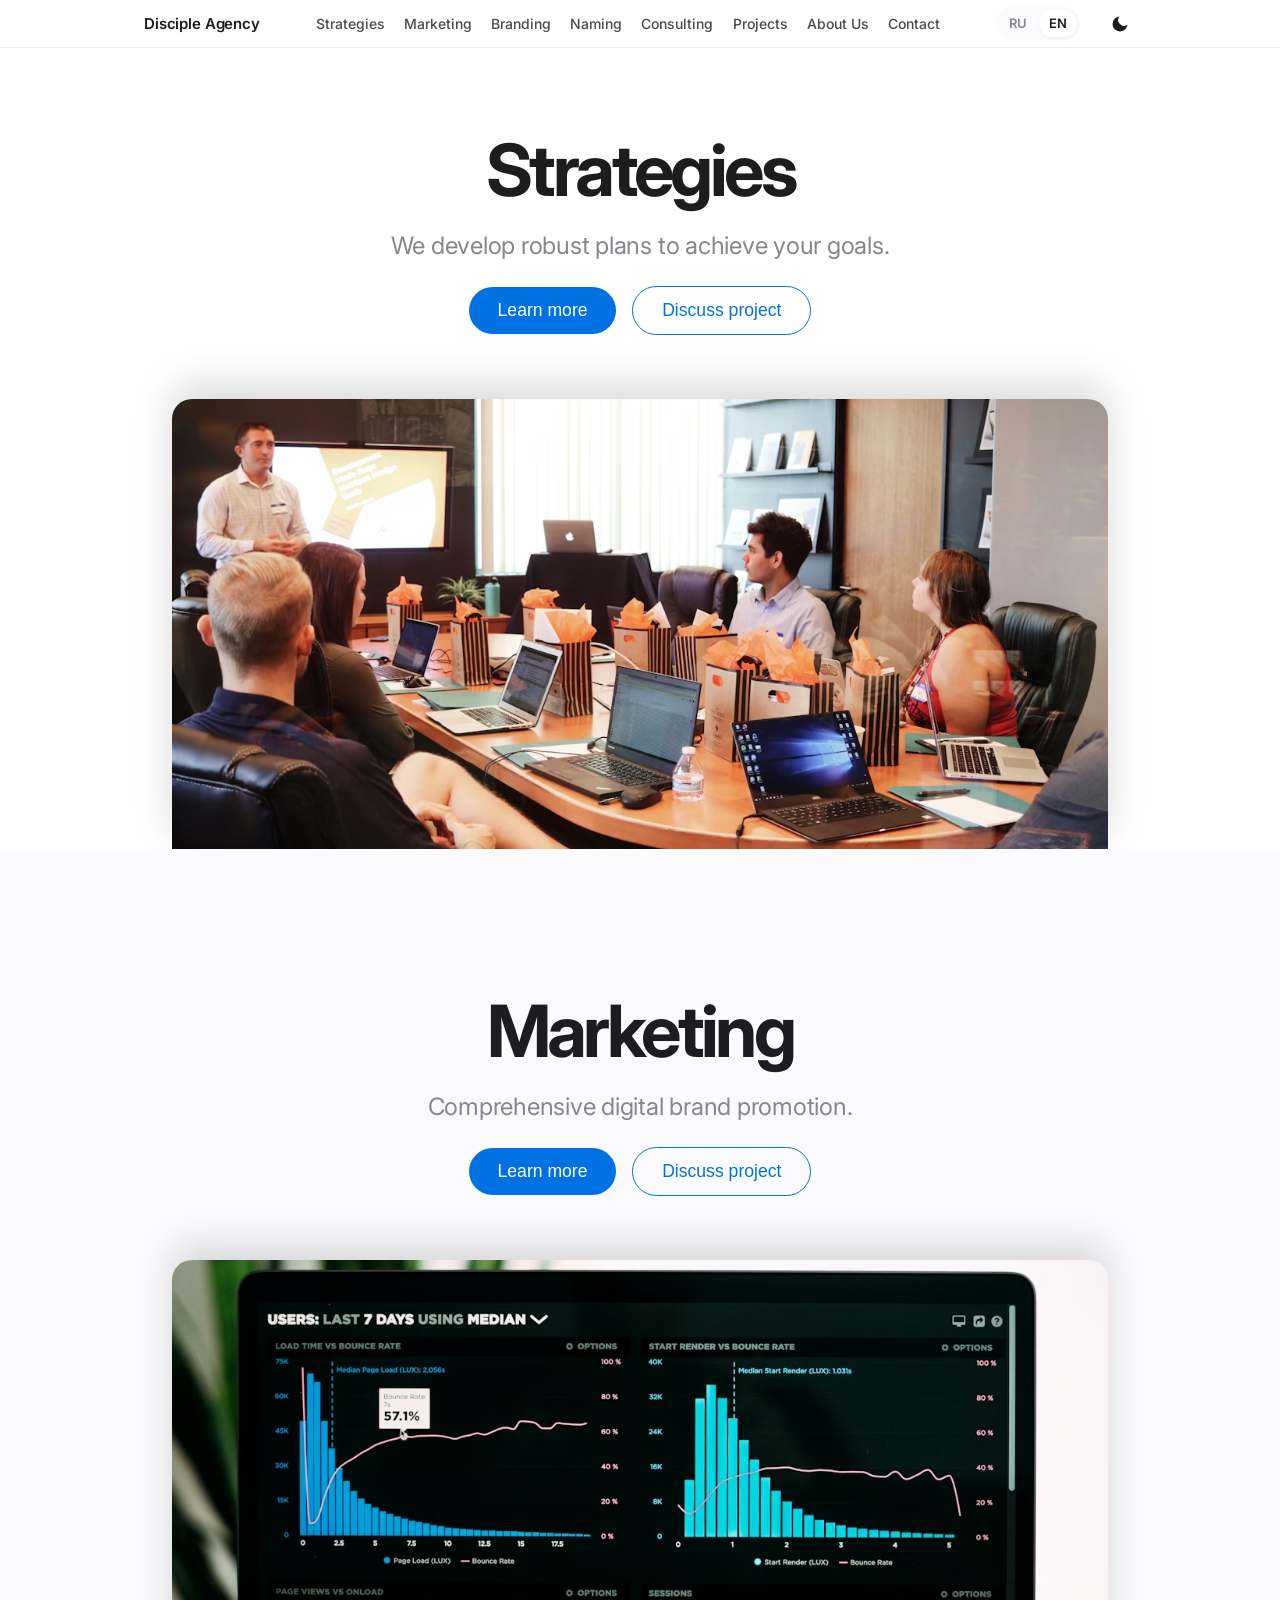
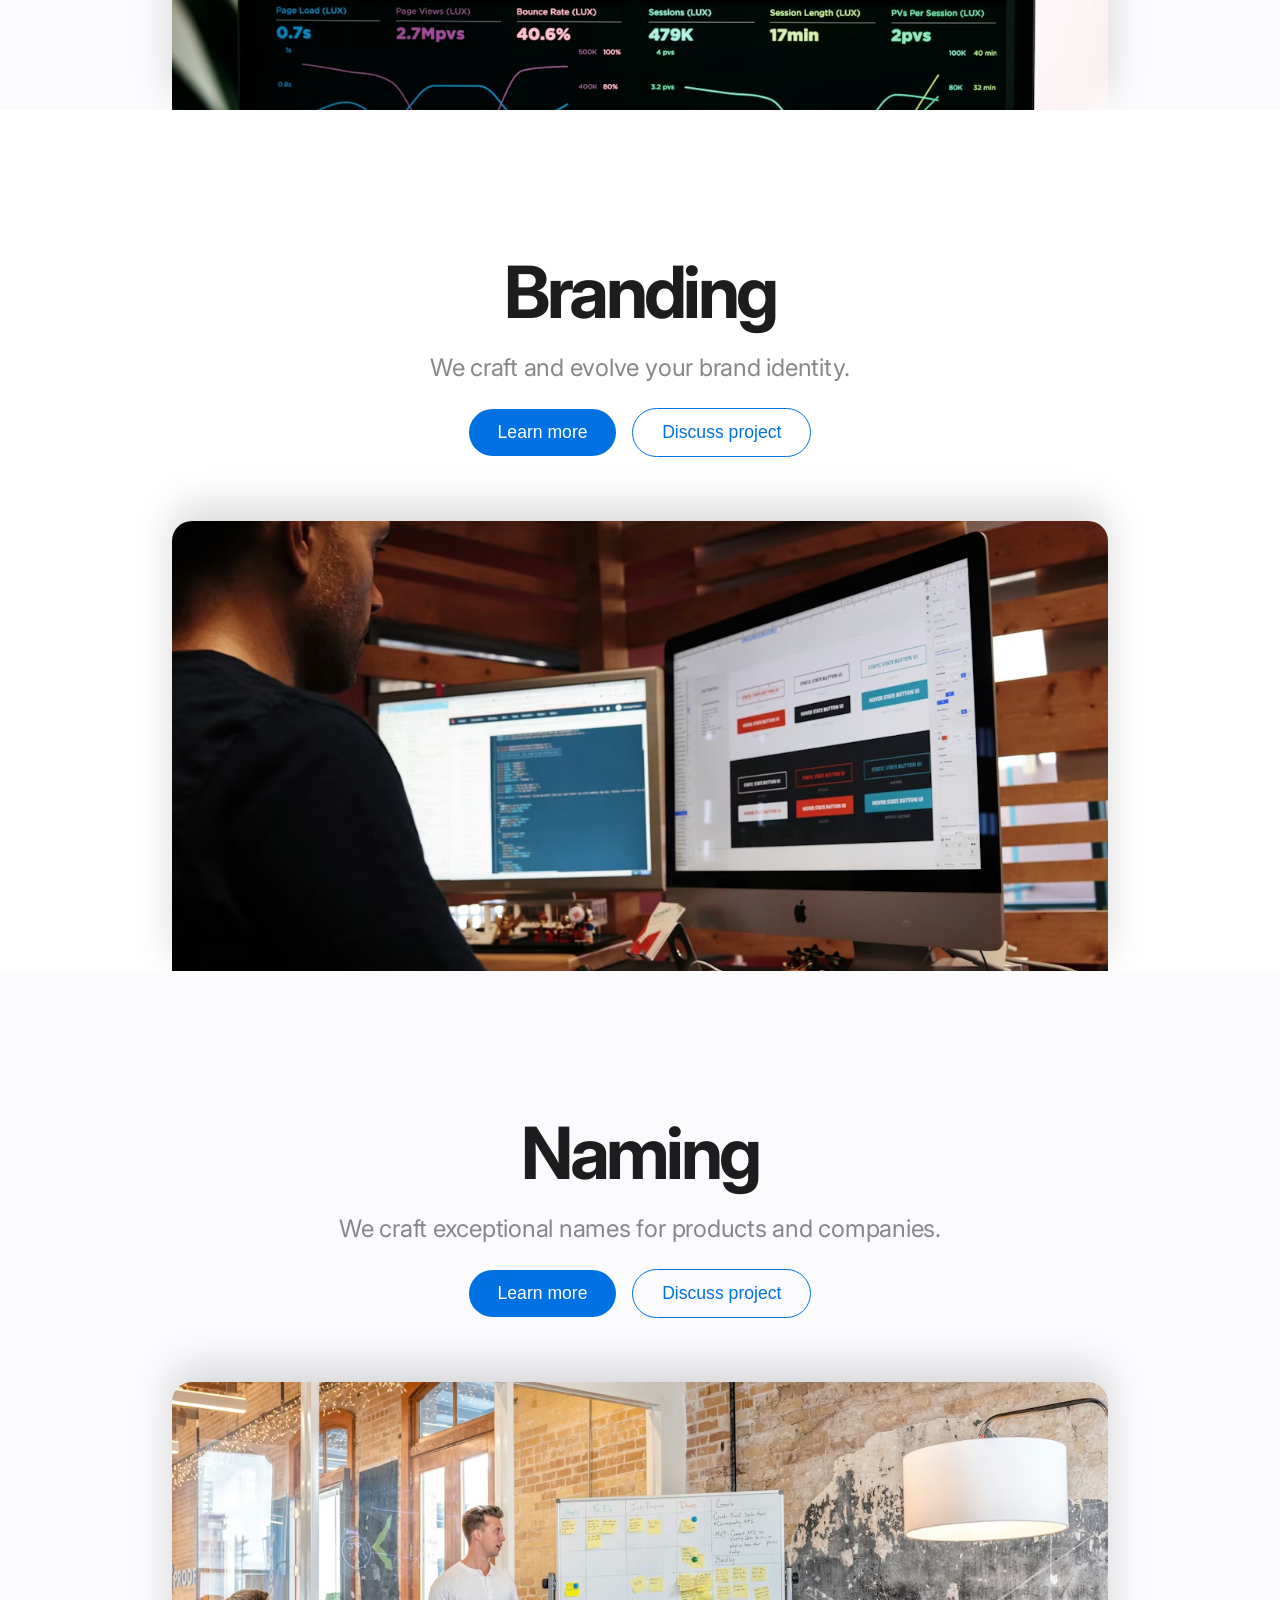
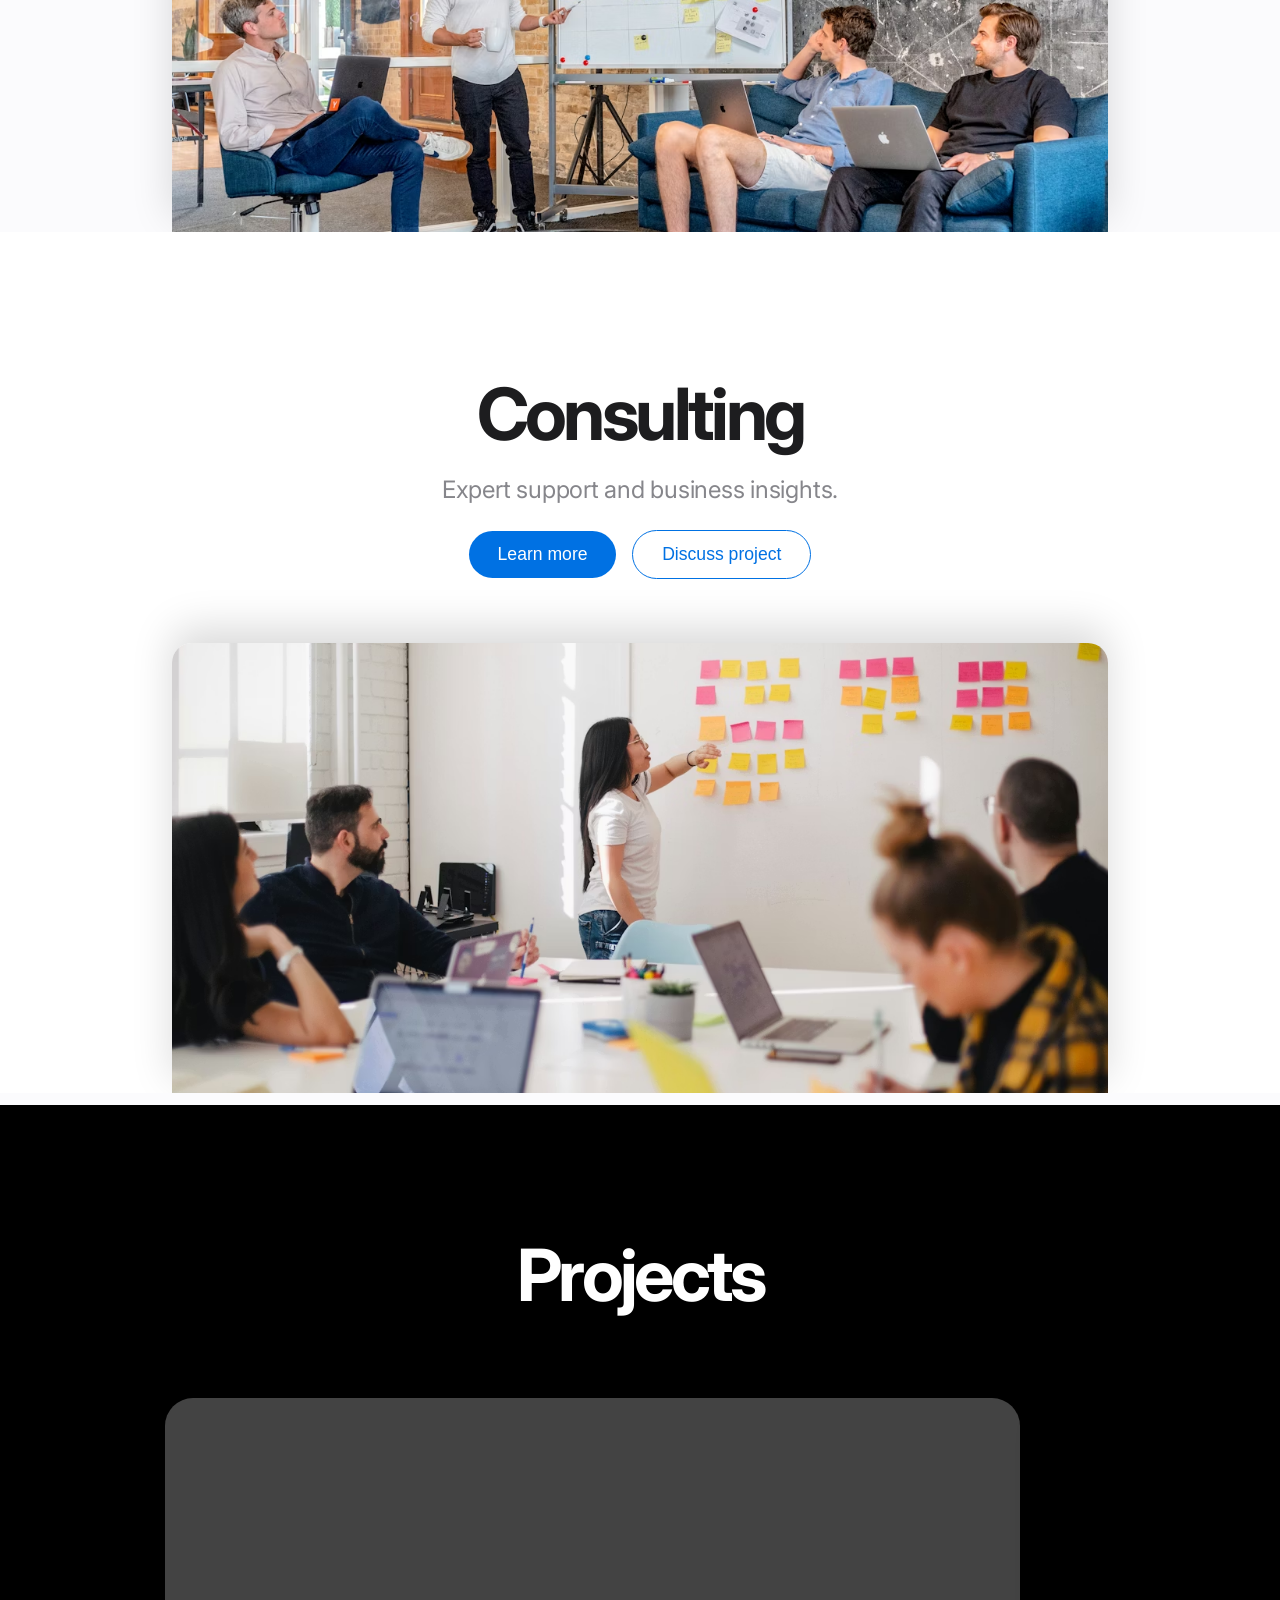
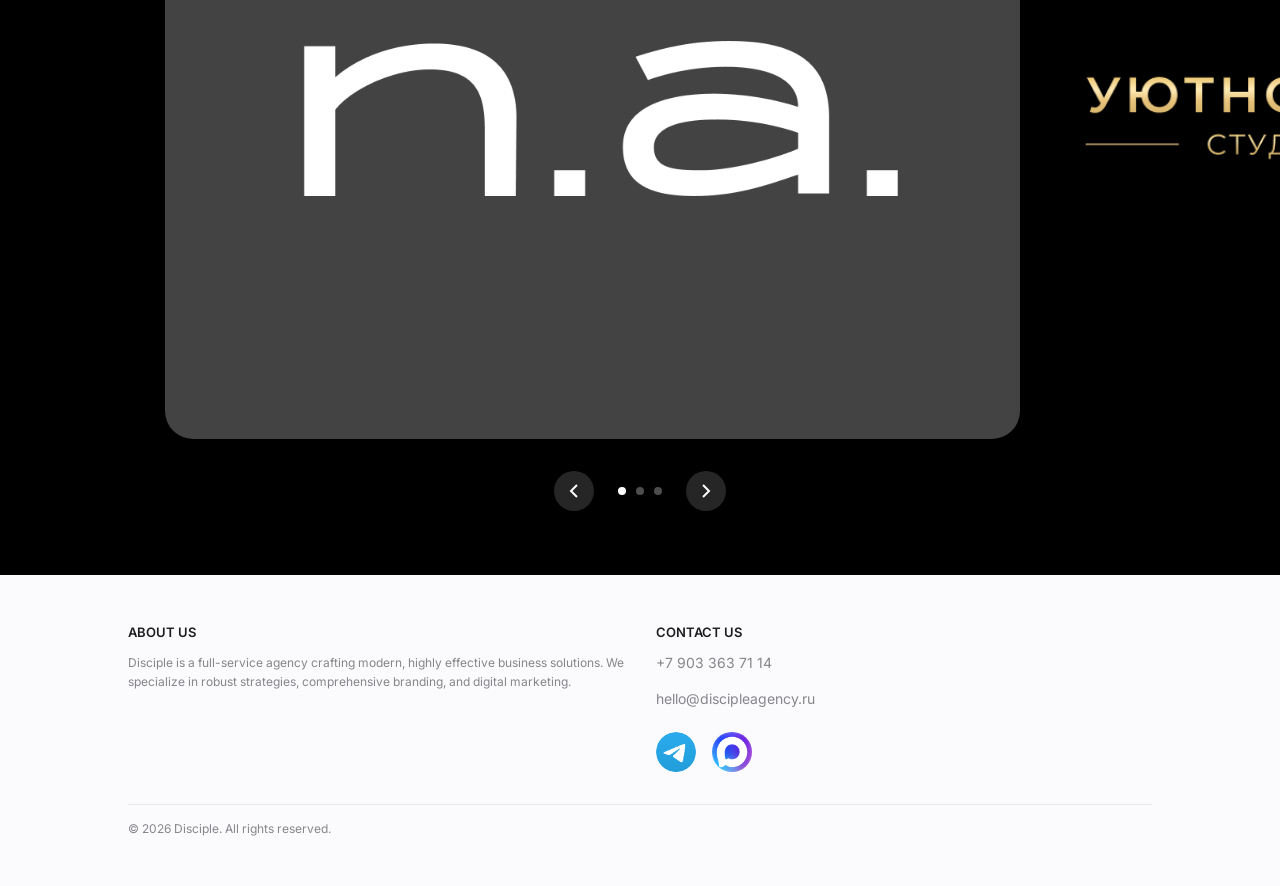
==== commit a3254b8b: "Add files via upload" ====
--- a/index-en.html
+++ b/index-en.html
@@ -149,7 +149,7 @@
     </main>
 
     <!-- FOOTER -->
-    <footer class="apple-footer">
+    <footer id="contact" class="apple-footer">
         <div class="footer-content">
             <div id="about" class="footer-col">
                 <h4 data-i18n="footer.about_title">ABOUT US</h4>
@@ -161,12 +161,8 @@
                     <a href="tel:+79033637114" class="phone-link">+7 903 363 71 14</a>
                     <a href="mailto:hello@discipleagency.ru">hello@discipleagency.ru</a>
                     <div style="display: flex; gap: 1rem; align-items: center; margin-top: 0.5rem;" class="footer-icons">
-                        <a href="https://t.me/natan_anderson" target="_blank" aria-label="Telegram" class="social-icon">
-                            <svg width="28" height="28" viewBox="0 0 24 24" fill="none" stroke="currentColor" stroke-width="2" stroke-linecap="round" stroke-linejoin="round"><line x1="22" y1="2" x2="11" y2="13"></line><polygon points="22 2 15 22 11 13 2 9 22 2"></polygon></svg>
-                        </a>
-                        <a href="https://max.ru/u/f9LHodD0cOK2ohU6UWMUIdOQGYH06No6xibVzCJrrPnC4aJIppUf8dnTX9w" target="_blank" aria-label="MAKS" class="social-icon">
-                            <svg width="28" height="28" viewBox="0 0 24 24" fill="none" stroke="currentColor" stroke-width="2.5" stroke-linecap="round" stroke-linejoin="round" style="letter-spacing:-3px; font-weight:900;"><text x="2" y="18" font-family="Arial" font-size="20" font-weight="900">M</text></svg>
-                        </a>
+                        <a href="https://t.me/natan_anderson" target="_blank" aria-label="Telegram" class="social-icon" style="display:flex; justify-content:center; align-items:center; transition:transform 0.3s; width:40px; height:40px; overflow:hidden; border-radius:50%;"><img src="./public/images/tg.png" alt="Telegram" style="width:100%; height:100%; object-fit:contain;"></a>
+                        <a href="https://max.ru/u/f9LHodD0cOK2ohU6UWMUIdOQGYH06No6xibVzCJrrPnC4aJIppUf8dnTX9w" target="_blank" aria-label="MAKS" class="social-icon" style="display:flex; justify-content:center; align-items:center; transition:transform 0.3s; width:40px; height:40px; overflow:hidden; border-radius:50%;"><img src="./public/images/max.png" alt="MAX" style="width:100%; height:100%; object-fit:contain;"></a>
                     </div>
                 </div>
             </div>
--- a/styles.css
+++ b/styles.css
@@ -995,8 +995,8 @@
     }
     
     .btn {
-        flex: 1 1 50%;
-        width: 200px;
+        flex: 1 1 0%;
+        width: 100%;
         height: 50px;
         display: inline-flex;
         align-items: center;
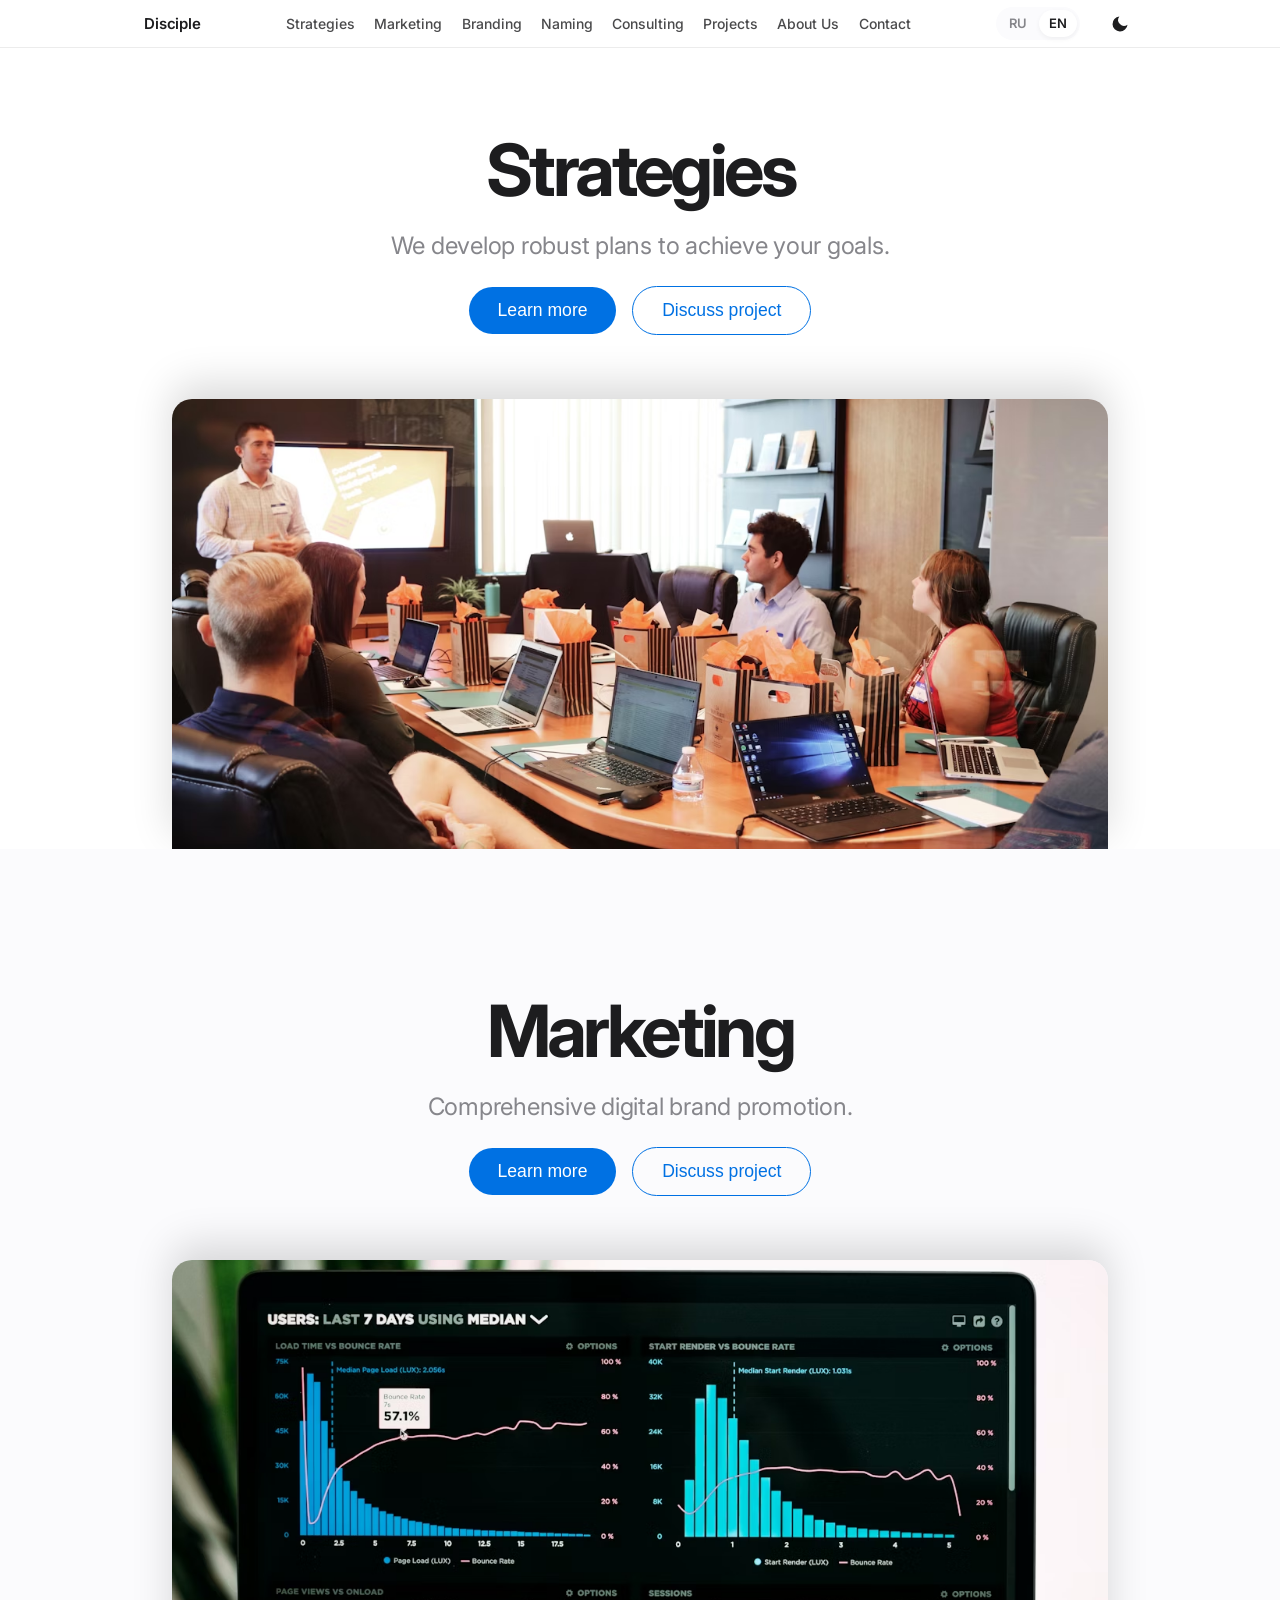
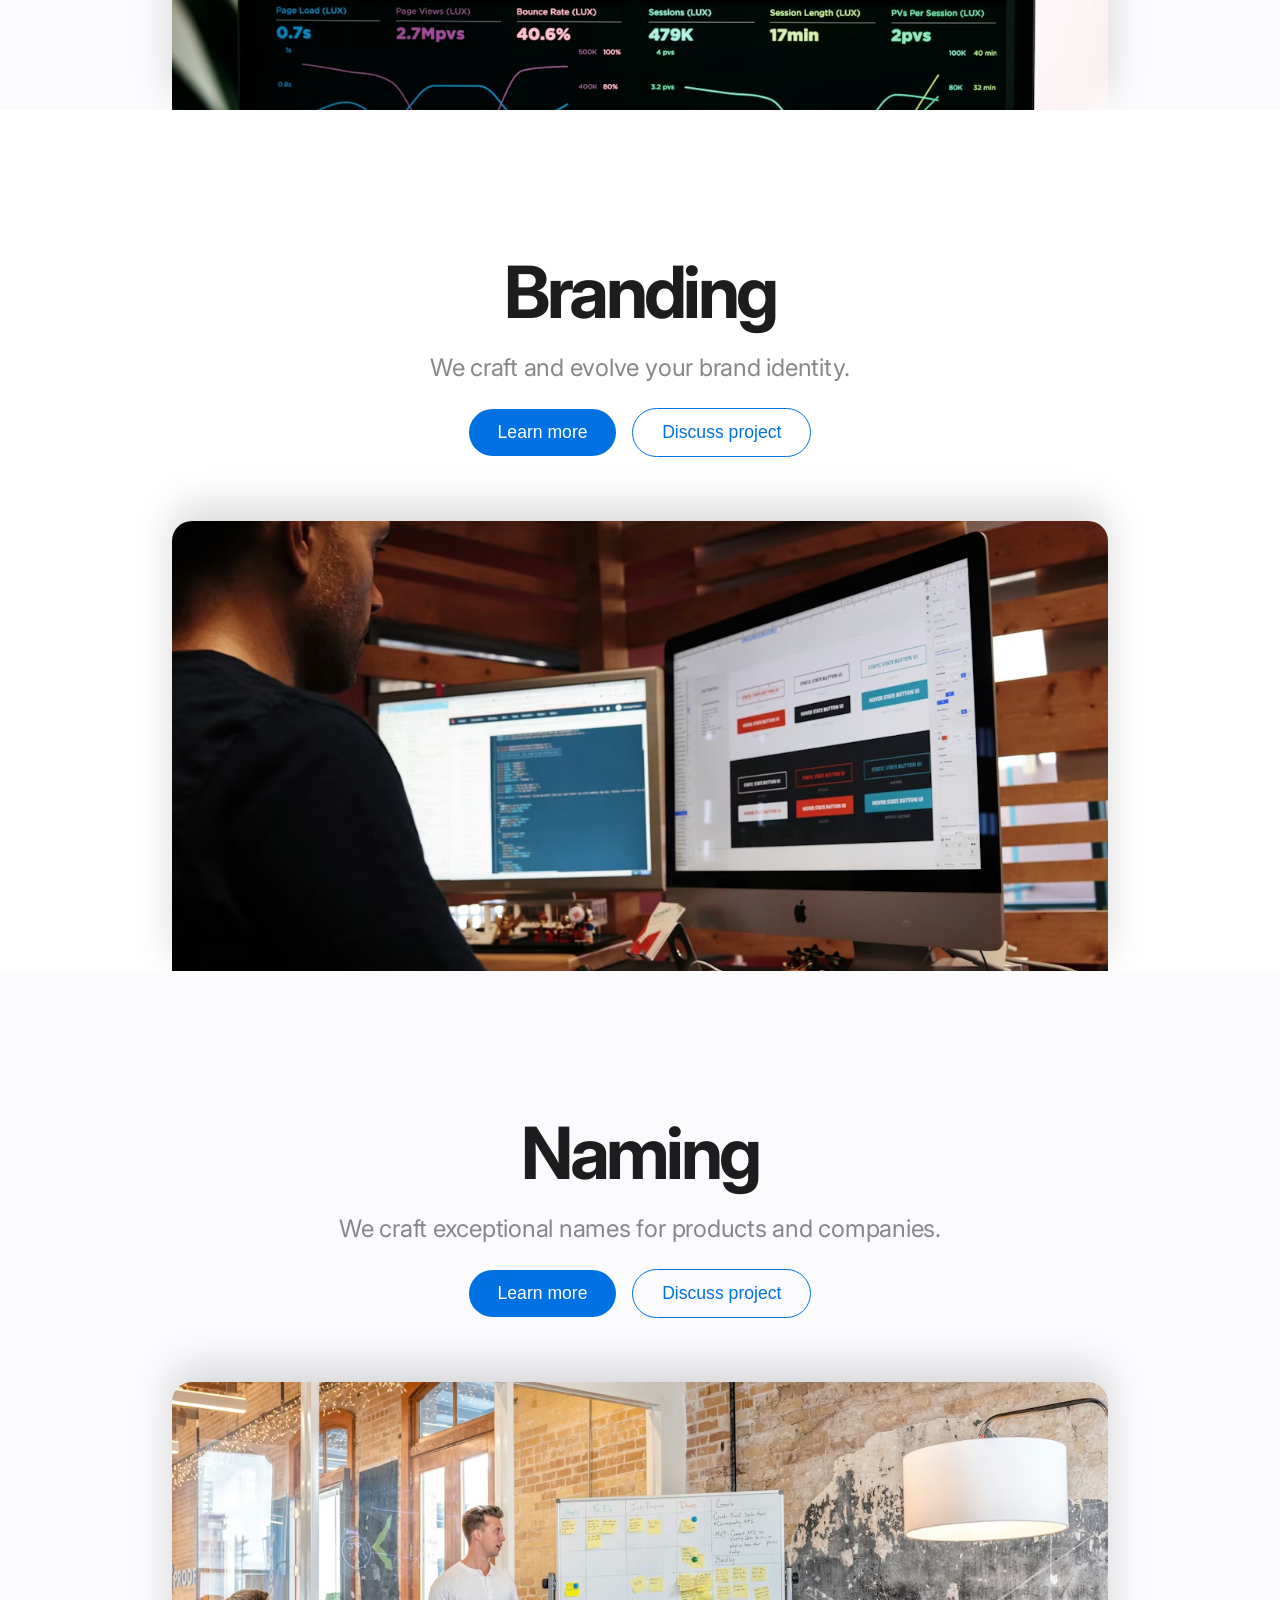
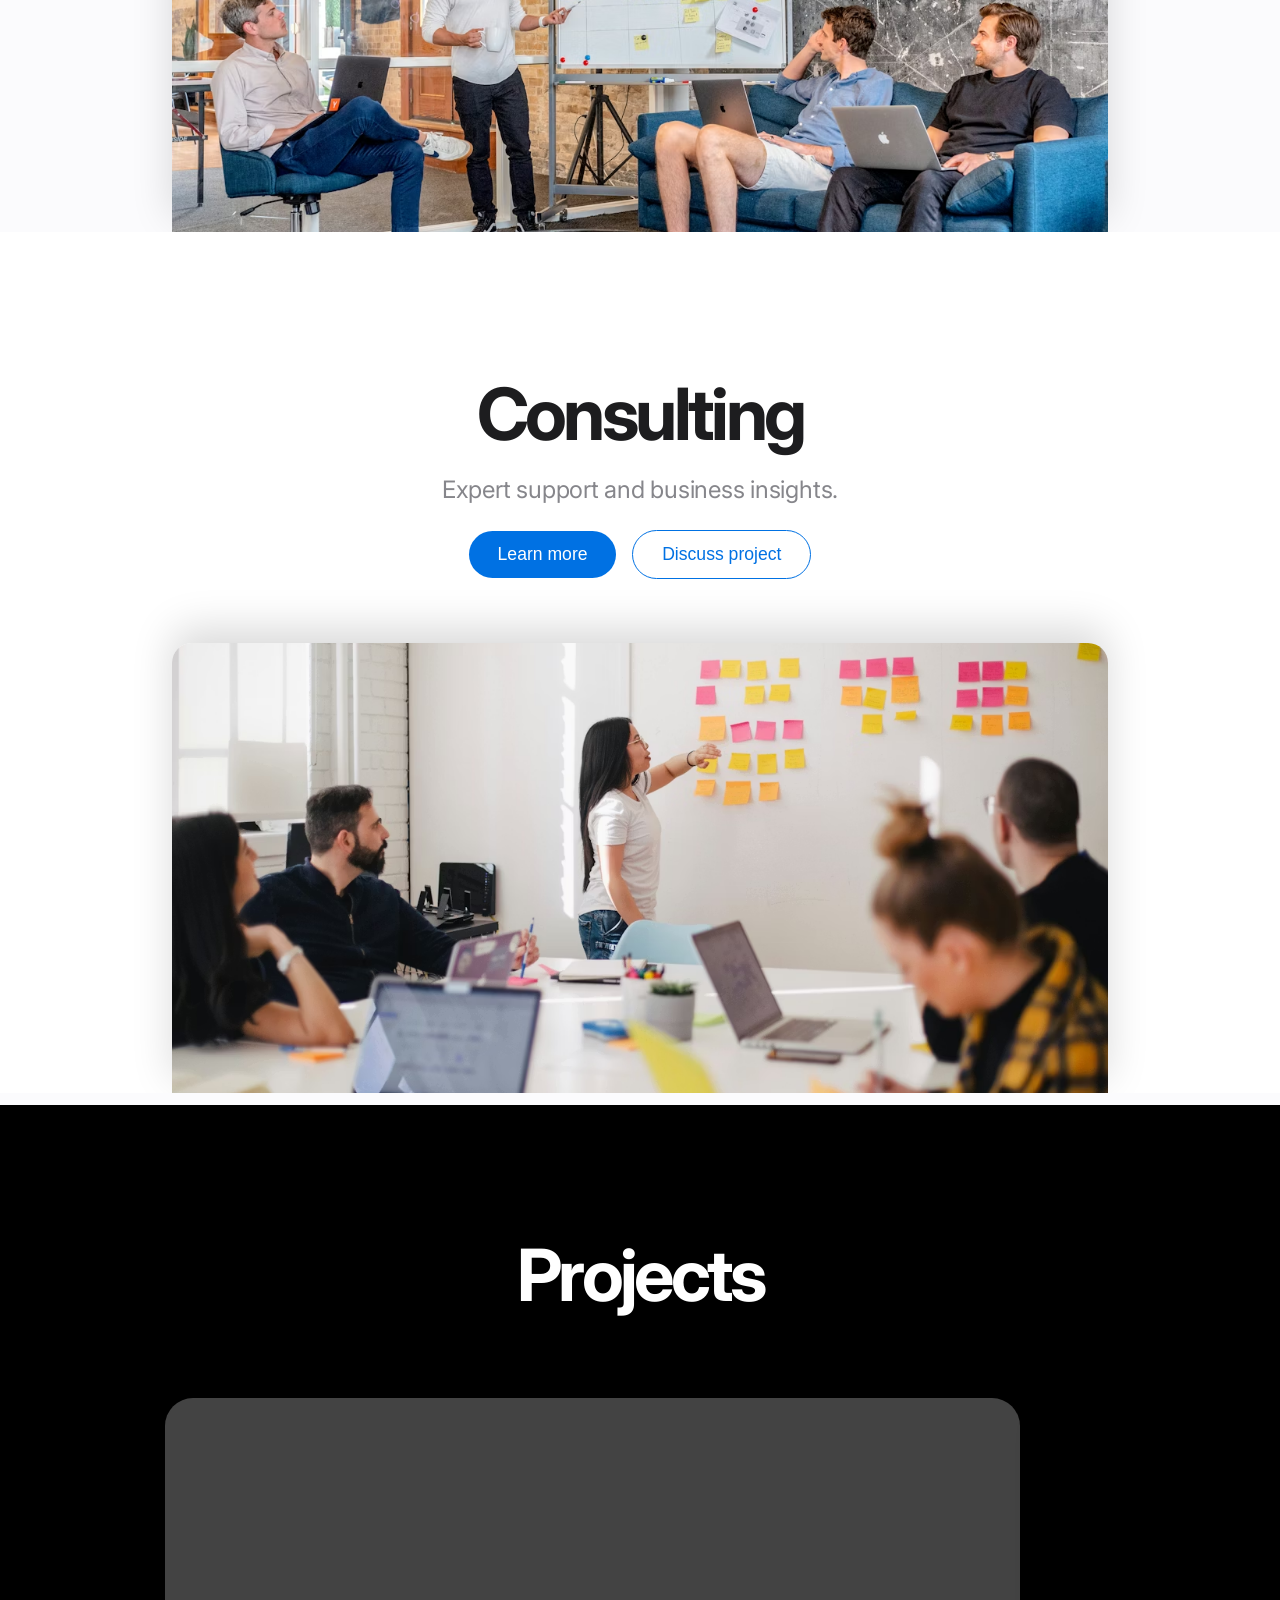
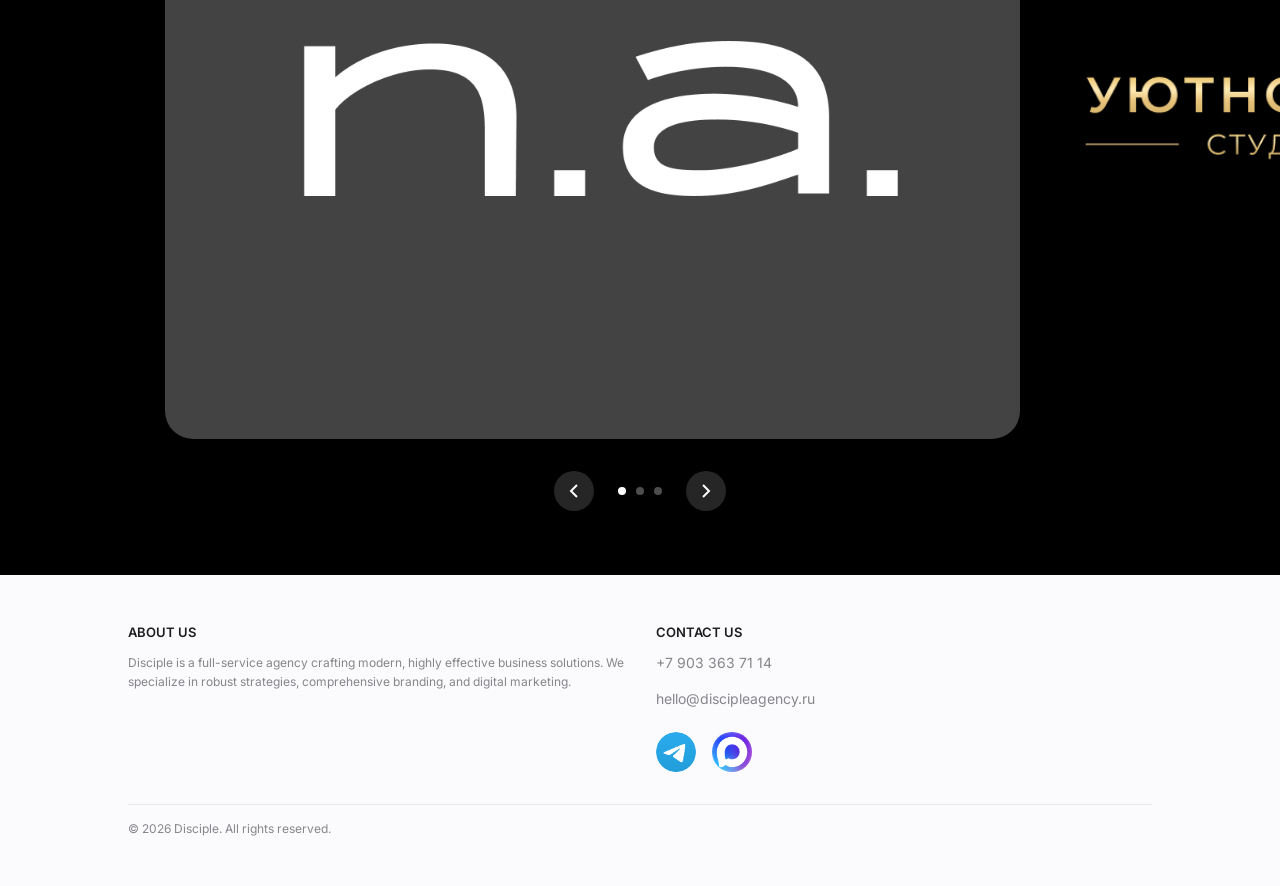
==== commit 769633de: "Add files via upload" ====
--- a/index-en.html
+++ b/index-en.html
@@ -10,7 +10,7 @@
 <body class="fade-in-page">
     <header class="navbar">
         <div class="navbar-container">
-            <a href="#" class="logo">Disciple Agency</a>
+            <a href="#" class="logo">Disciple</a>
             <nav class="nav-links">
                 <a href="#strategies">Strategies</a>
                 <a href="#marketing">Marketing</a>
--- a/styles.css
+++ b/styles.css
@@ -42,8 +42,12 @@
 [data-theme="dark"] .lang-switch {
     background: rgba(255,255,255,0.15);
 }
+[data-theme="dark"] .lang-switch a {
+    color: rgba(255,255,255,0.6);
+}
 [data-theme="dark"] .lang-switch a.active {
     background: rgba(255,255,255,0.9);
+    color: #111111;
 }
 
 [data-theme="dark"] .apple-section.bg-black {
@@ -78,6 +82,15 @@
     color: var(--text-black);
     line-height: 1.4;
     transition: background-color 0.3s, color 0.3s;
+    -webkit-tap-highlight-color: transparent;
+}
+
+:focus:not(:focus-visible) {
+    outline: none;
+}
+:focus-visible {
+    outline: 2px solid #2997ff;
+    outline-offset: 2px;
 }
 
 .fade-in-content {
@@ -967,8 +980,8 @@
     color: var(--text-black);
 }
 
-/* Responsive - Extreme Density for Mobile */
-@media (max-width: 768px) {
+/* Responsive - Extreme Density for Mobile & Tablets */
+@media (max-width: 992px) {
     /* Compact Apple spacing rule: fit approx 2 blocks */
     .apple-section {
         min-height: auto;
@@ -994,8 +1007,8 @@
         width: 100%;
     }
     
-    .btn {
-        flex: 1 1 0%;
+    .action-buttons .btn {
+        flex: 1 1 50%;
         width: 100%;
         height: 50px;
         display: inline-flex;
